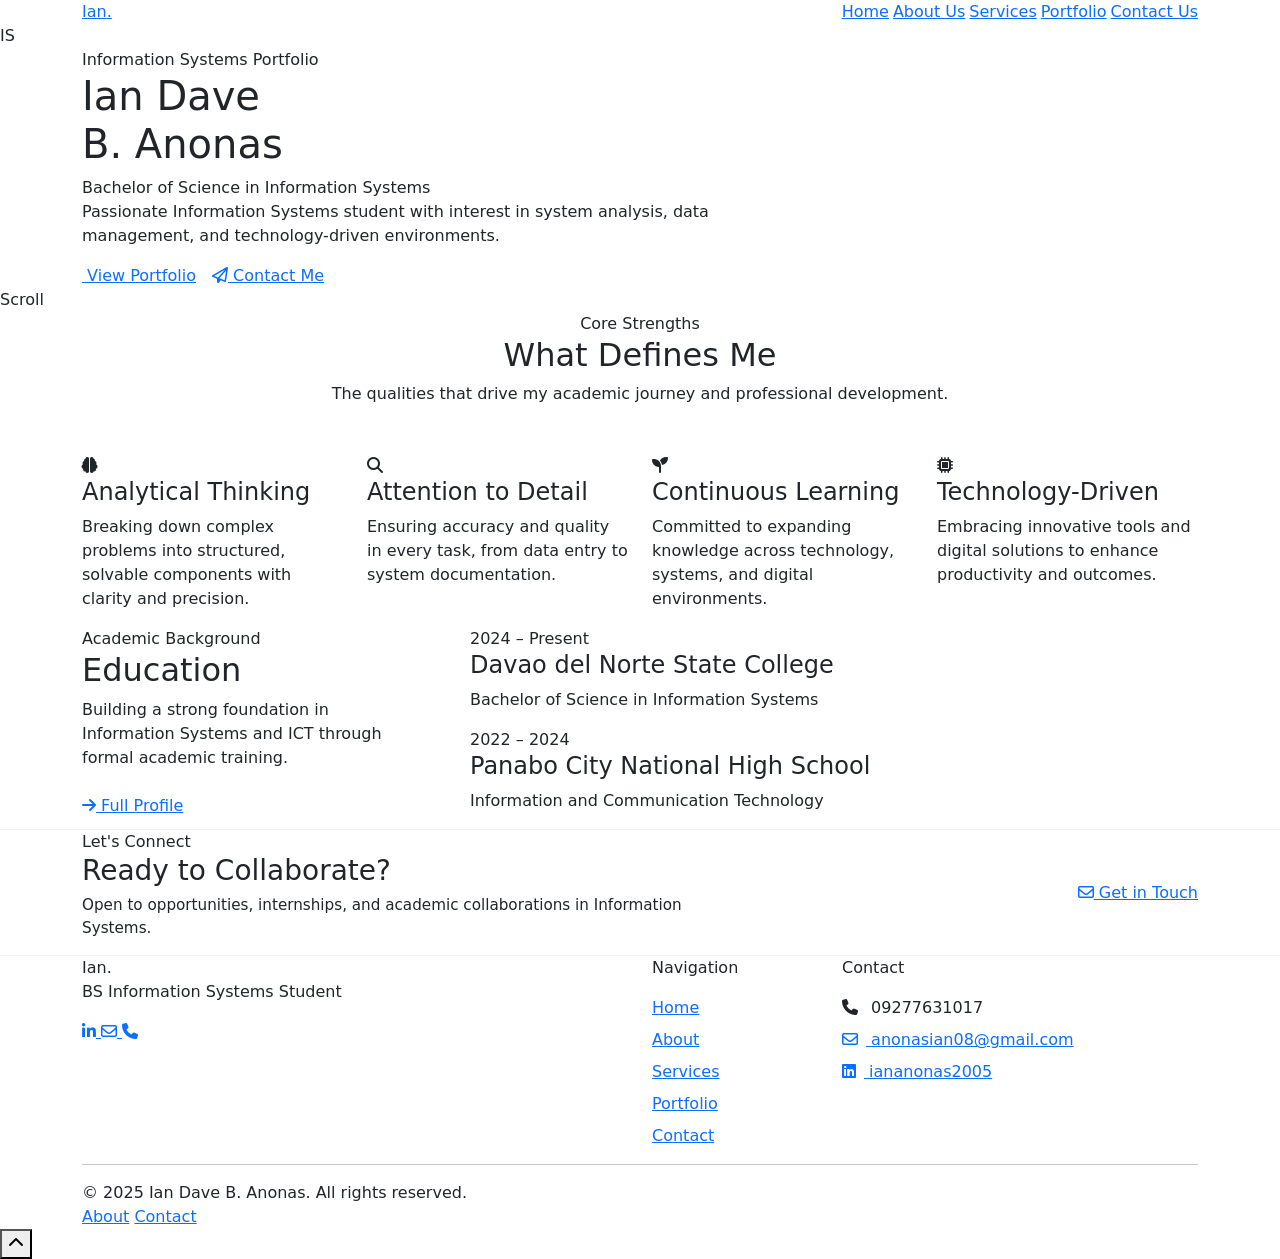
==== index.html @ 51089806 "Add files via upload" ====
<!DOCTYPE html>
<html lang="en">
<head>
  <meta charset="UTF-8" />
  <meta name="viewport" content="width=device-width, initial-scale=1.0" />
  <meta name="description" content="Ian Dave B. Anonas — BS Information Systems student. Personal portfolio showcasing skills, projects, and academic work." />
  <meta name="author" content="Ian Dave B. Anonas" />
  <title>Ian Dave B. Anonas — Portfolio</title>

  <!-- Favicon -->
  <link rel="icon" type="image/svg+xml" href="data:image/svg+xml,<svg xmlns='http://www.w3.org/2000/svg' viewBox='0 0 100 100'><text y='.9em' font-size='90'>🖥</text></svg>" />

  <!-- Bootstrap 5 -->
  <link rel="stylesheet" href="https://cdn.jsdelivr.net/npm/bootstrap@5.3.3/dist/css/bootstrap.min.css" />
  <!-- Font Awesome -->
  <link rel="stylesheet" href="https://cdnjs.cloudflare.com/ajax/libs/font-awesome/6.5.1/css/all.min.css" />
  <!-- Custom CSS -->
  <link rel="stylesheet" href="assets/css/style.css" />
</head>
<body>

  <!-- ════════════════════════════════
       NAVIGATION
  ════════════════════════════════ -->
  <nav class="navbar-custom">
    <div class="container">
      <div class="d-flex justify-content-between align-items-center w-100">
        <a href="index.html" class="navbar-brand-custom">Ian<span>.</span></a>

        <!-- Desktop Nav -->
        <div class="d-none d-lg-flex align-items-center gap-1" id="navbarNav">
          <a href="index.html" class="nav-link-custom active">Home</a>
          <a href="about.html" class="nav-link-custom">About Us</a>
          <a href="services.html" class="nav-link-custom">Services</a>
          <a href="portfolio.html" class="nav-link-custom">Portfolio</a>
          <a href="contact.html" class="nav-link-custom">Contact Us</a>
        </div>

        <!-- Mobile Toggle -->
        <button class="navbar-toggler-custom d-lg-none" type="button" data-bs-toggle="collapse" data-bs-target="#mobileNav" aria-label="Toggle navigation">
          <span></span><span></span><span></span>
        </button>
      </div>

      <!-- Mobile Nav -->
      <div class="collapse" id="mobileNav">
        <div class="d-flex flex-column py-3 gap-1">
          <a href="index.html" class="nav-link-custom">Home</a>
          <a href="about.html" class="nav-link-custom">About Us</a>
          <a href="services.html" class="nav-link-custom">Services</a>
          <a href="portfolio.html" class="nav-link-custom">Portfolio</a>
          <a href="contact.html" class="nav-link-custom">Contact Us</a>
        </div>
      </div>
    </div>
  </nav>

  <!-- ════════════════════════════════
       HERO
  ════════════════════════════════ -->
  <section class="hero">
    <div class="hero-bg"></div>
    <div class="hero-deco">IS</div>

    <div class="container">
      <div class="row">
        <div class="col-lg-8">
          <div class="hero-content reveal">
            <div class="hero-eyebrow">Information Systems Portfolio</div>
            <h1 class="hero-name">
              Ian Dave<br>
              <span class="line-accent">B. Anonas</span>
            </h1>
            <div class="hero-subtitle">Bachelor of Science in Information Systems</div>
            <p class="hero-intro">
              Passionate Information Systems student with interest in system analysis,
              data management, and technology-driven environments.
            </p>
            <div class="d-flex flex-wrap gap-3">
              <a href="portfolio.html" class="btn-gs-primary">
                <i class="fa-solid fa-grid-2"></i> View Portfolio
              </a>
              <a href="contact.html" class="btn-gs-outline">
                <i class="fa-regular fa-paper-plane"></i> Contact Me
              </a>
            </div>
          </div>
        </div>
      </div>
    </div>

    <div class="hero-scroll">
      <div class="scroll-line"></div>
      <span>Scroll</span>
    </div>
  </section>

  <!-- ════════════════════════════════
       HIGHLIGHTS
  ════════════════════════════════ -->
  <section class="highlights section-padding">
    <div class="container">
      <div class="text-center mb-5 reveal">
        <span class="gs-tag">Core Strengths</span>
        <h2 class="section-title">What Defines Me</h2>
        <div class="divider mx-auto"></div>
        <p class="section-subtitle mx-auto">The qualities that drive my academic journey and professional development.</p>
      </div>

      <div class="row g-4">
        <div class="col-sm-6 col-lg-3 reveal reveal-delay-1">
          <div class="highlight-card">
            <div class="highlight-icon"><i class="fa-solid fa-brain"></i></div>
            <h4>Analytical Thinking</h4>
            <p>Breaking down complex problems into structured, solvable components with clarity and precision.</p>
          </div>
        </div>
        <div class="col-sm-6 col-lg-3 reveal reveal-delay-2">
          <div class="highlight-card">
            <div class="highlight-icon"><i class="fa-solid fa-magnifying-glass"></i></div>
            <h4>Attention to Detail</h4>
            <p>Ensuring accuracy and quality in every task, from data entry to system documentation.</p>
          </div>
        </div>
        <div class="col-sm-6 col-lg-3 reveal reveal-delay-3">
          <div class="highlight-card">
            <div class="highlight-icon"><i class="fa-solid fa-seedling"></i></div>
            <h4>Continuous Learning</h4>
            <p>Committed to expanding knowledge across technology, systems, and digital environments.</p>
          </div>
        </div>
        <div class="col-sm-6 col-lg-3 reveal reveal-delay-4">
          <div class="highlight-card">
            <div class="highlight-icon"><i class="fa-solid fa-microchip"></i></div>
            <h4>Technology-Driven</h4>
            <p>Embracing innovative tools and digital solutions to enhance productivity and outcomes.</p>
          </div>
        </div>
      </div>
    </div>
  </section>

  <!-- ════════════════════════════════
       EDUCATION PREVIEW
  ════════════════════════════════ -->
  <section class="education-preview section-padding">
    <div class="container">
      <div class="row align-items-start g-5">
        <div class="col-lg-4 reveal">
          <span class="gs-tag">Academic Background</span>
          <h2 class="section-title">Education</h2>
          <div class="divider"></div>
          <p class="section-subtitle mb-4">
            Building a strong foundation in Information Systems and ICT through formal academic training.
          </p>
          <a href="about.html" class="btn-gs-outline">
            <i class="fa-solid fa-arrow-right"></i> Full Profile
          </a>
        </div>

        <div class="col-lg-8 reveal reveal-delay-2">
          <div class="edu-timeline">
            <div class="edu-item">
              <div class="edu-year">2024 – Present</div>
              <h4>Davao del Norte State College</h4>
              <p>Bachelor of Science in Information Systems</p>
            </div>
            <div class="edu-item">
              <div class="edu-year">2022 – 2024</div>
              <h4>Panabo City National High School</h4>
              <p>Information and Communication Technology</p>
            </div>
          </div>
        </div>
      </div>
    </div>
  </section>

  <!-- ════════════════════════════════
       CTA STRIP
  ════════════════════════════════ -->
  <section class="section-sm" style="background: var(--gs-dark); border-top: 1px solid rgba(128,128,128,0.1); border-bottom: 1px solid rgba(128,128,128,0.1);">
    <div class="container">
      <div class="row align-items-center justify-content-between g-4 reveal">
        <div class="col-lg-7">
          <span class="gs-tag">Let's Connect</span>
          <h3 style="font-family: var(--font-display); color: var(--gs-1); margin-bottom: 0.4rem;">
            Ready to Collaborate?
          </h3>
          <p style="font-size: 0.95rem;">Open to opportunities, internships, and academic collaborations in Information Systems.</p>
        </div>
        <div class="col-lg-4 text-lg-end">
          <a href="contact.html" class="btn-gs-primary">
            <i class="fa-regular fa-envelope"></i> Get in Touch
          </a>
        </div>
      </div>
    </div>
  </section>

  <!-- ════════════════════════════════
       FOOTER
  ════════════════════════════════ -->
  <footer class="footer">
    <div class="container">
      <div class="row g-4">
        <div class="col-lg-4">
          <div class="footer-brand">Ian<span>.</span></div>
          <p class="footer-tagline">BS Information Systems Student</p>
          <div class="social-links">
            <a href="https://www.linkedin.com/in/iananonas2005" target="_blank" rel="noopener" class="social-link" aria-label="LinkedIn">
              <i class="fa-brands fa-linkedin-in"></i>
            </a>
            <a href="mailto:anonasian08@gmail.com" class="social-link" aria-label="Email">
              <i class="fa-regular fa-envelope"></i>
            </a>
            <a href="tel:09277631017" class="social-link" aria-label="Phone">
              <i class="fa-solid fa-phone"></i>
            </a>
          </div>
        </div>

        <div class="col-sm-6 col-lg-2 offset-lg-2">
          <div class="gs-tag mb-3">Navigation</div>
          <div class="d-flex flex-column gap-2">
            <a href="index.html" class="footer-link">Home</a>
            <a href="about.html" class="footer-link">About</a>
            <a href="services.html" class="footer-link">Services</a>
            <a href="portfolio.html" class="footer-link">Portfolio</a>
            <a href="contact.html" class="footer-link">Contact</a>
          </div>
        </div>

        <div class="col-sm-6 col-lg-3">
          <div class="gs-tag mb-3">Contact</div>
          <div class="d-flex flex-column gap-2">
            <span class="footer-link"><i class="fa-solid fa-phone me-2"></i> 09277631017</span>
            <a href="mailto:anonasian08@gmail.com" class="footer-link"><i class="fa-regular fa-envelope me-2"></i> anonasian08@gmail.com</a>
            <a href="https://www.linkedin.com/in/iananonas2005" target="_blank" class="footer-link"><i class="fa-brands fa-linkedin me-2"></i> iananonas2005</a>
          </div>
        </div>
      </div>

      <hr class="footer-divider" />

      <div class="footer-bottom">
        <div class="footer-copyright">
          &copy; 2025 Ian Dave B. Anonas. All rights reserved.
        </div>
        <div class="footer-links">
          <a href="about.html" class="footer-link">About</a>
          <a href="contact.html" class="footer-link">Contact</a>
        </div>
      </div>
    </div>
  </footer>

  <!-- Back to Top -->
  <button class="back-to-top" aria-label="Back to top">
    <i class="fa-solid fa-chevron-up"></i>
  </button>

  <!-- Bootstrap JS -->
  <script src="https://cdn.jsdelivr.net/npm/bootstrap@5.3.3/dist/js/bootstrap.bundle.min.js"></script>
  <!-- Main JS -->
  <script src="assets/js/main.js"></script>
</body>
</html>
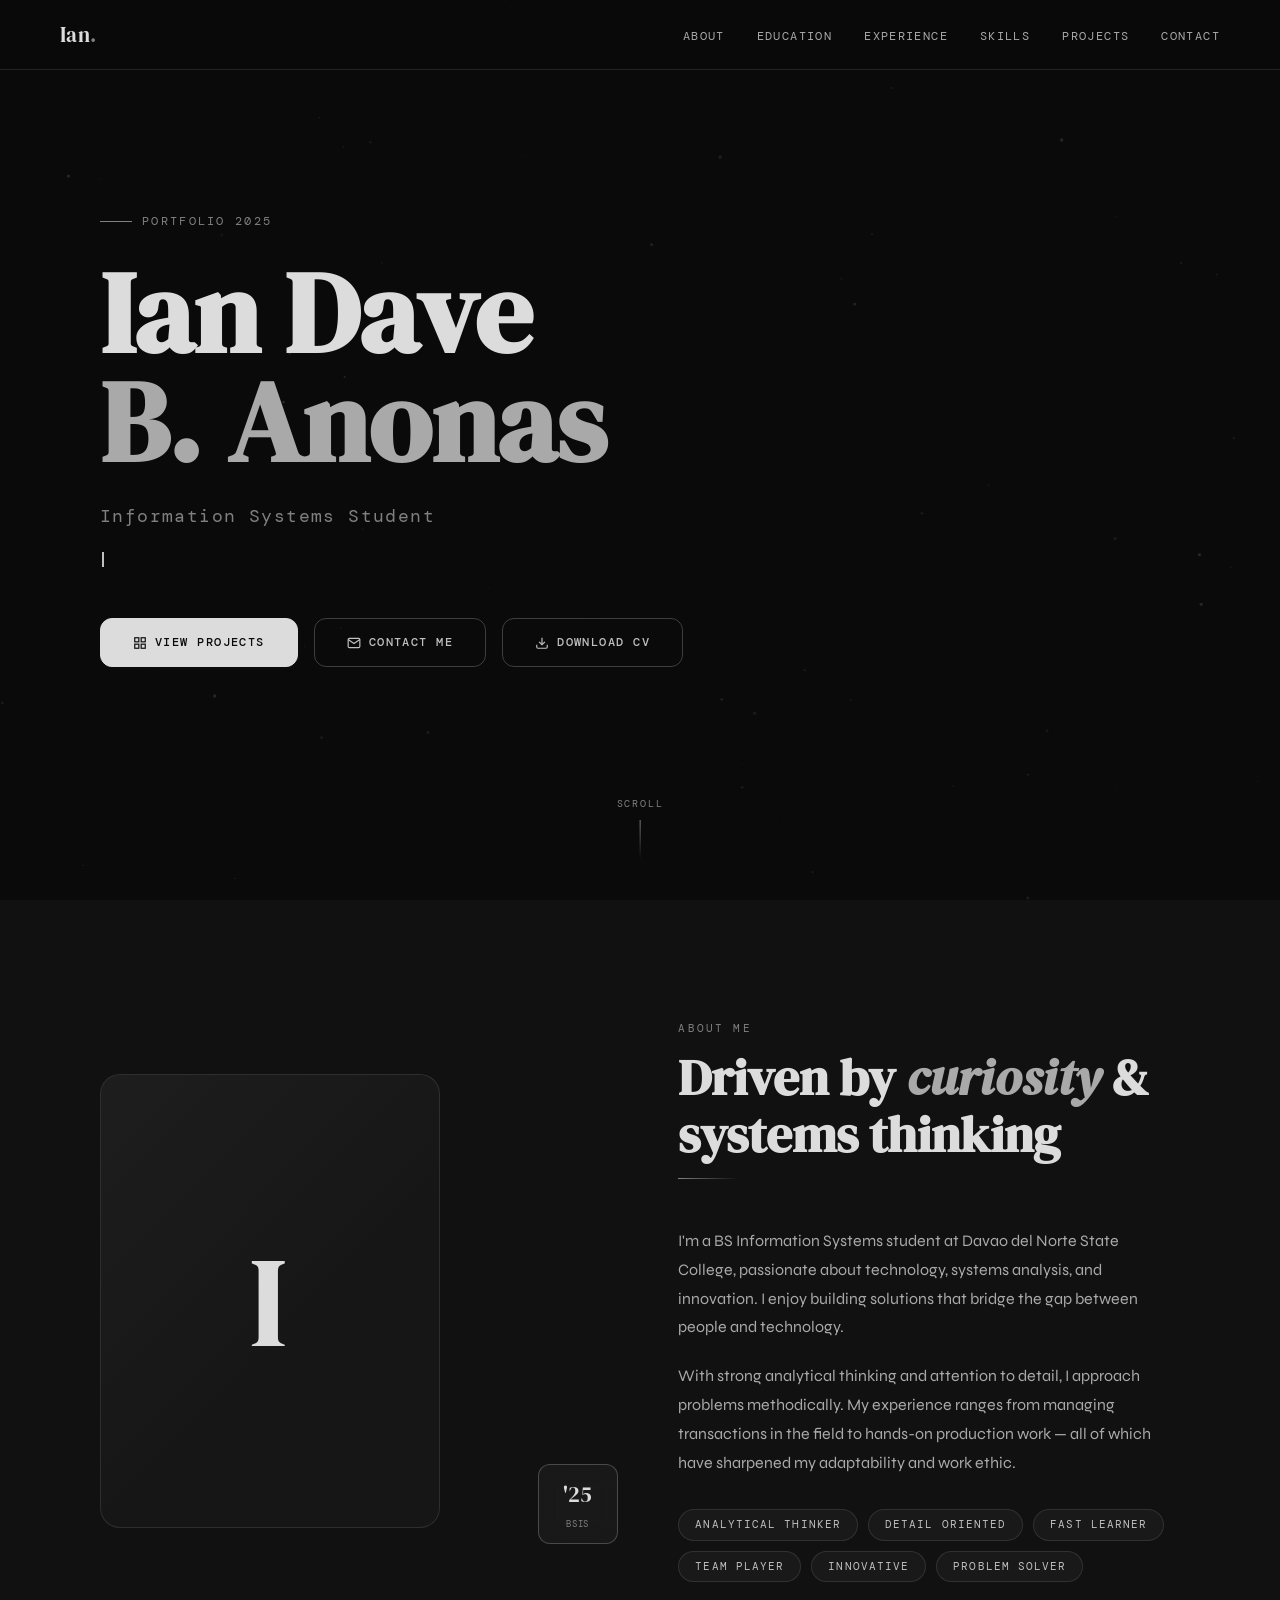
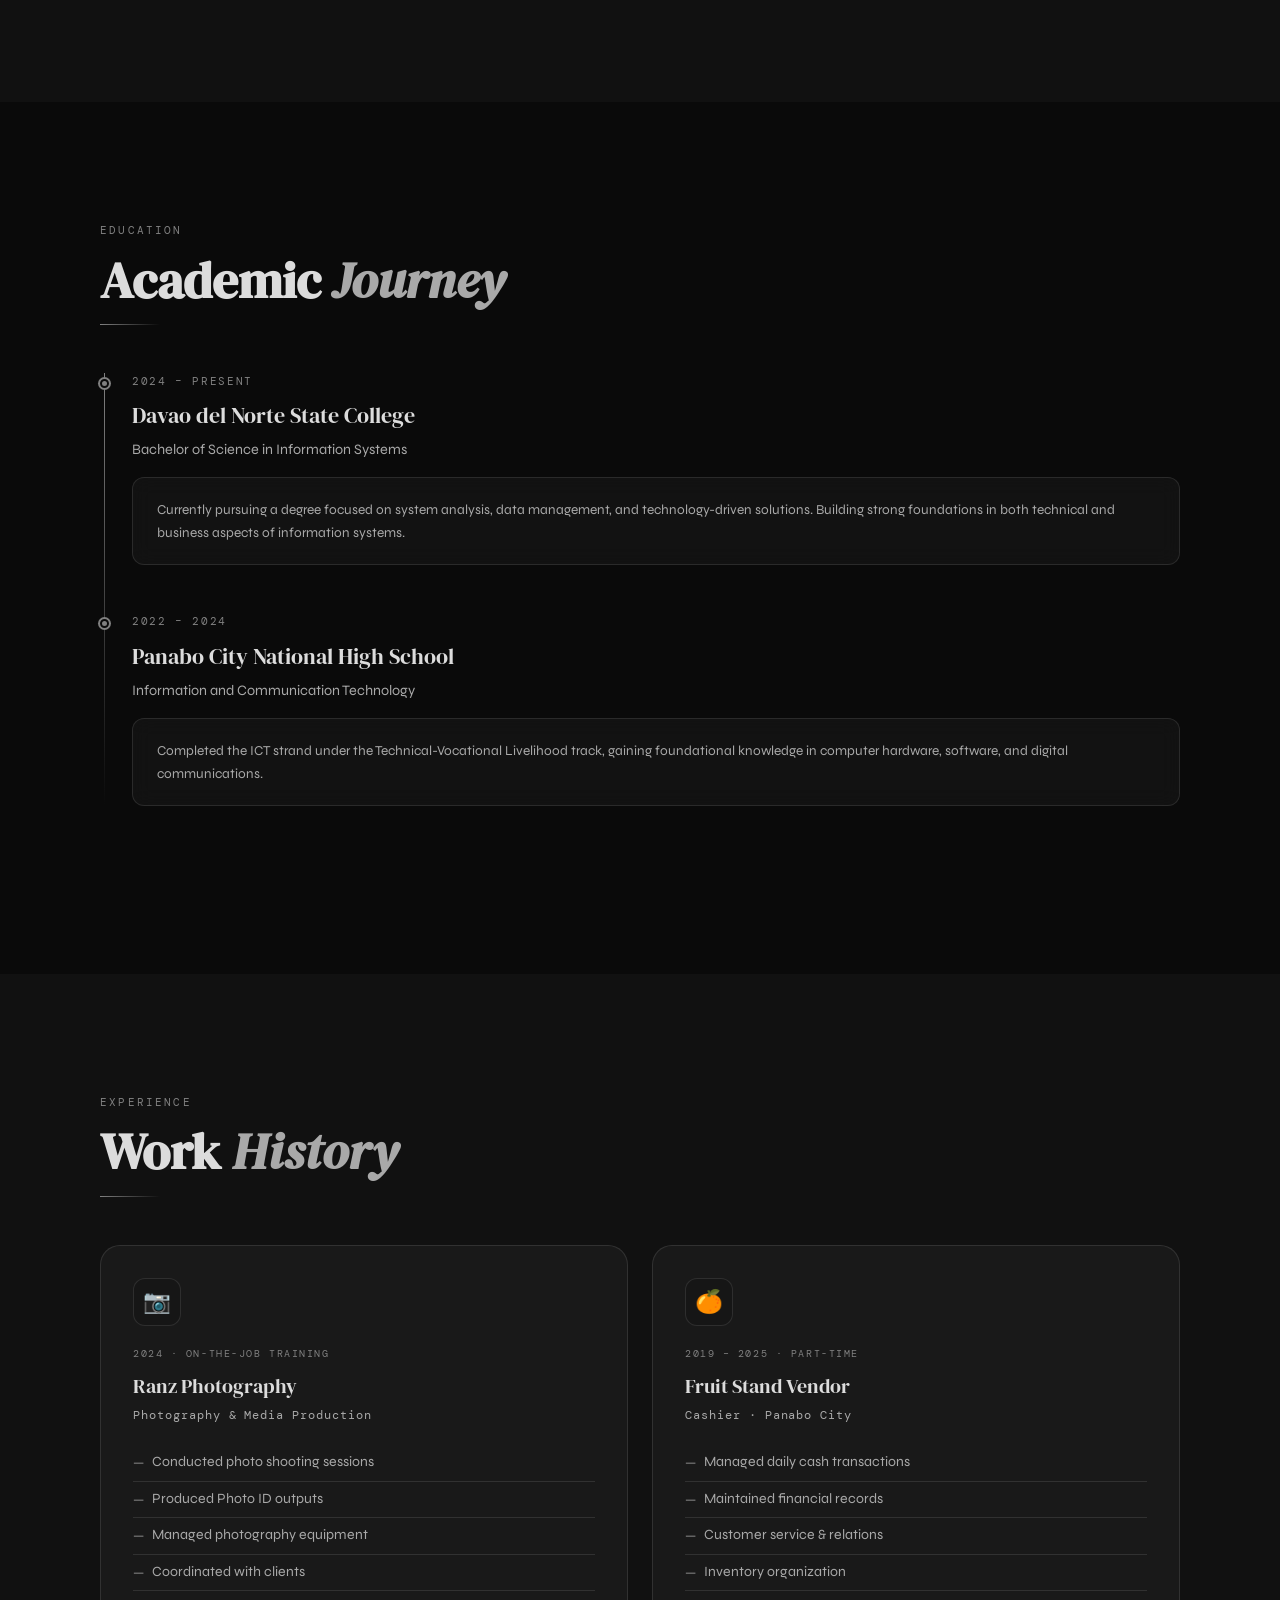
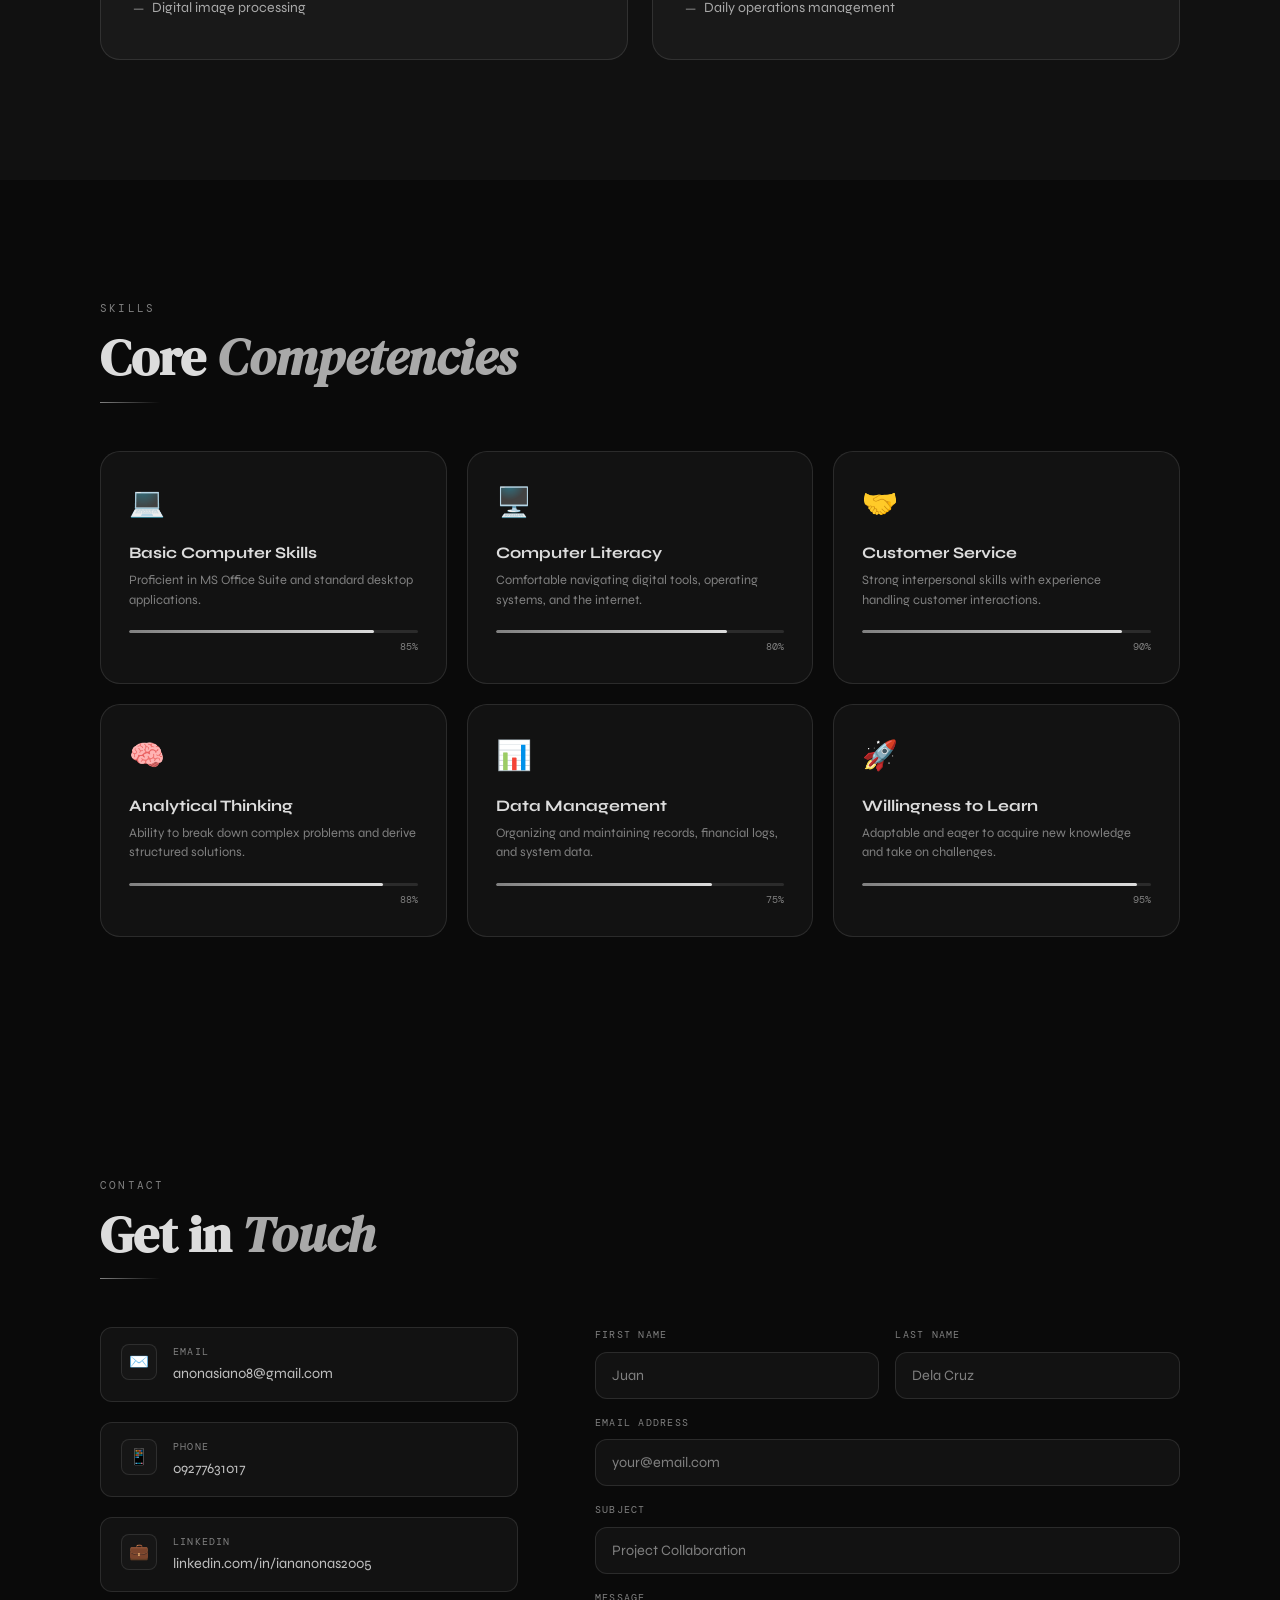
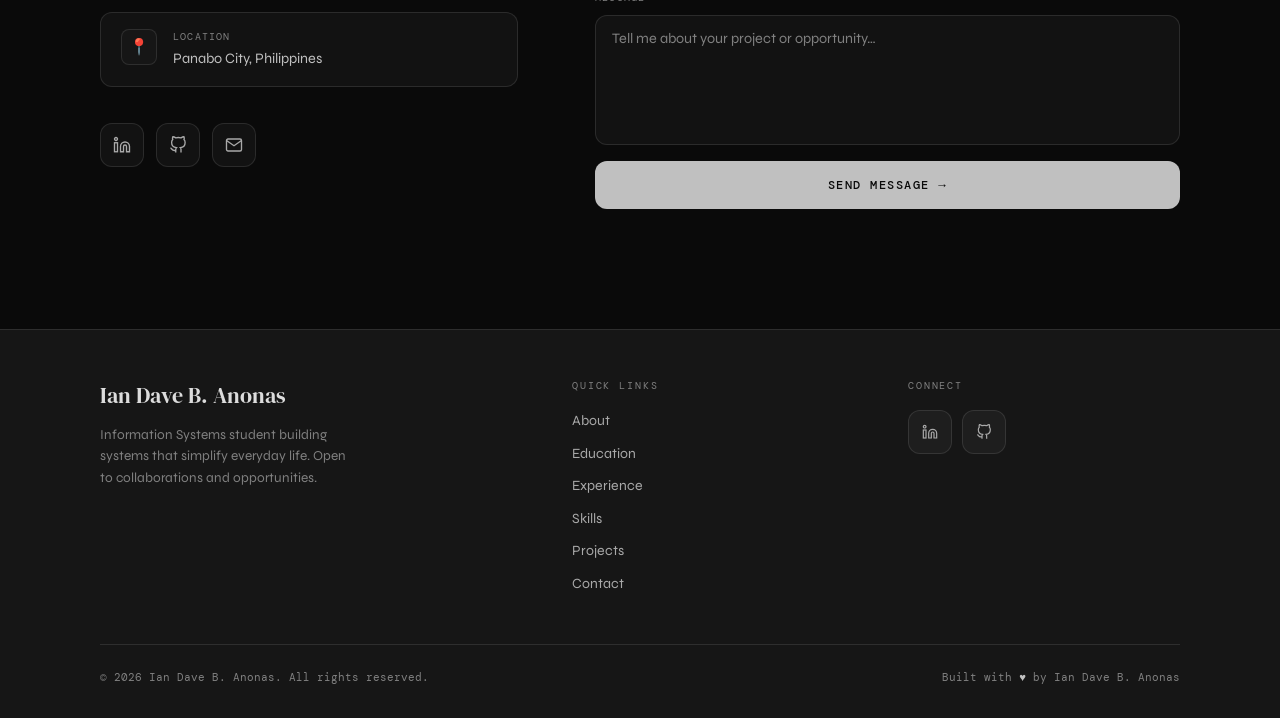
==== commit 2a9d6269: "Rename Index.html to index.html" ====
--- a/index.html
+++ b/index.html
@@ -3,266 +3,1439 @@
 <head>
   <meta charset="UTF-8" />
   <meta name="viewport" content="width=device-width, initial-scale=1.0" />
-  <meta name="description" content="Ian Dave B. Anonas — BS Information Systems student. Personal portfolio showcasing skills, projects, and academic work." />
-  <meta name="author" content="Ian Dave B. Anonas" />
-  <title>Ian Dave B. Anonas — Portfolio</title>
-
-  <!-- Favicon -->
-  <link rel="icon" type="image/svg+xml" href="data:image/svg+xml,<svg xmlns='http://www.w3.org/2000/svg' viewBox='0 0 100 100'><text y='.9em' font-size='90'>🖥</text></svg>" />
-
-  <!-- Bootstrap 5 -->
-  <link rel="stylesheet" href="https://cdn.jsdelivr.net/npm/bootstrap@5.3.3/dist/css/bootstrap.min.css" />
-  <!-- Font Awesome -->
-  <link rel="stylesheet" href="https://cdnjs.cloudflare.com/ajax/libs/font-awesome/6.5.1/css/all.min.css" />
-  <!-- Custom CSS -->
-  <link rel="stylesheet" href="assets/css/style.css" />
+  <meta name="description" content="Ian Dave B. Anonas — Information Systems Student | Portfolio" />
+  <meta name="keywords" content="Ian Dave Anonas, Information Systems, Portfolio, Developer, Philippines" />
+  <title>Ian Dave B. Anonas | Portfolio</title>
+  <link rel="preconnect" href="https://fonts.googleapis.com" />
+  <link href="https://fonts.googleapis.com/css2?family=DM+Serif+Display:ital@0;1&family=DM+Mono:wght@300;400;500&family=Syne:wght@400;600;700;800&display=swap" rel="stylesheet" />
+  <style>
+    /* ===== CSS VARIABLES ===== */
+    :root {
+      --col-1: #DCDCDC;
+      --col-2: #C0C0C0;
+      --col-3: #A9A9A9;
+      --col-4: #808080;
+      --bg:    #0a0a0a;
+      --bg-2:  #111111;
+      --bg-3:  #161616;
+      --text:  #DCDCDC;
+      --text-dim: #A9A9A9;
+      --border: rgba(220,220,220,0.12);
+      --border-bright: rgba(220,220,220,0.25);
+      --glass: rgba(255,255,255,0.035);
+      --glass-hover: rgba(255,255,255,0.06);
+      --radius: 12px;
+      --radius-lg: 20px;
+      --font-display: 'DM Serif Display', serif;
+      --font-body: 'Syne', sans-serif;
+      --font-mono: 'DM Mono', monospace;
+      --transition: 0.35s cubic-bezier(0.4,0,0.2,1);
+    }
+
+    /* ===== RESET ===== */
+    *, *::before, *::after { box-sizing: border-box; margin: 0; padding: 0; }
+    html { scroll-behavior: smooth; font-size: 16px; }
+    body {
+      background: var(--bg);
+      color: var(--text);
+      font-family: var(--font-body);
+      line-height: 1.6;
+      overflow-x: hidden;
+    }
+    a { color: inherit; text-decoration: none; }
+    img { max-width: 100%; display: block; }
+    ul { list-style: none; }
+
+    /* ===== SCROLLBAR ===== */
+    ::-webkit-scrollbar { width: 5px; }
+    ::-webkit-scrollbar-track { background: var(--bg); }
+    ::-webkit-scrollbar-thumb { background: var(--col-4); border-radius: 10px; }
+
+    /* ===== SELECTION ===== */
+    ::selection { background: var(--col-4); color: var(--bg); }
+
+    /* ===== LOADING SCREEN ===== */
+    #loader {
+      position: fixed; inset: 0; z-index: 9999;
+      background: var(--bg);
+      display: flex; flex-direction: column;
+      align-items: center; justify-content: center;
+      gap: 20px;
+      transition: opacity 0.6s ease, visibility 0.6s ease;
+    }
+    #loader.hidden { opacity: 0; visibility: hidden; }
+    .loader-name {
+      font-family: var(--font-display);
+      font-size: clamp(1.8rem, 4vw, 3rem);
+      color: var(--col-1);
+      letter-spacing: 0.02em;
+    }
+    .loader-bar-wrap {
+      width: 180px; height: 2px;
+      background: var(--border);
+      border-radius: 10px;
+      overflow: hidden;
+    }
+    .loader-bar {
+      height: 100%;
+      background: linear-gradient(90deg, var(--col-4), var(--col-1));
+      width: 0%;
+      border-radius: 10px;
+      animation: loadBar 1.8s ease forwards;
+    }
+    @keyframes loadBar { to { width: 100%; } }
+    .loader-tag {
+      font-family: var(--font-mono);
+      font-size: 0.7rem;
+      color: var(--col-4);
+      letter-spacing: 0.15em;
+      text-transform: uppercase;
+    }
+
+    /* ===== PARTICLES CANVAS ===== */
+    #particles-canvas {
+      position: fixed; inset: 0; z-index: 0;
+      pointer-events: none;
+      opacity: 0.35;
+    }
+
+    /* ===== NAVBAR ===== */
+    #navbar {
+      position: fixed; top: 0; left: 0; right: 0; z-index: 1000;
+      padding: 0 clamp(20px, 5vw, 60px);
+      height: 70px;
+      display: flex; align-items: center; justify-content: space-between;
+      background: rgba(10,10,10,0.75);
+      backdrop-filter: blur(18px) saturate(160%);
+      -webkit-backdrop-filter: blur(18px) saturate(160%);
+      border-bottom: 1px solid var(--border);
+      transition: var(--transition);
+    }
+    #navbar.scrolled {
+      background: rgba(10,10,10,0.92);
+      border-bottom-color: var(--border-bright);
+    }
+    .nav-logo {
+      font-family: var(--font-display);
+      font-size: 1.3rem;
+      color: var(--col-1);
+      letter-spacing: 0.02em;
+    }
+    .nav-logo span { color: var(--col-4); }
+    .nav-links {
+      display: flex; align-items: center; gap: 2rem;
+    }
+    .nav-links a {
+      font-family: var(--font-mono);
+      font-size: 0.72rem;
+      letter-spacing: 0.12em;
+      text-transform: uppercase;
+      color: var(--col-3);
+      position: relative;
+      transition: color var(--transition);
+    }
+    .nav-links a::after {
+      content: '';
+      position: absolute; bottom: -4px; left: 0; right: 0;
+      height: 1px; background: var(--col-1);
+      transform: scaleX(0); transform-origin: left;
+      transition: transform var(--transition);
+    }
+    .nav-links a:hover { color: var(--col-1); }
+    .nav-links a:hover::after { transform: scaleX(1); }
+    .hamburger {
+      display: none; flex-direction: column; gap: 5px;
+      background: none; border: none; cursor: pointer; padding: 4px;
+    }
+    .hamburger span {
+      display: block; width: 24px; height: 1.5px;
+      background: var(--col-2);
+      transition: var(--transition);
+    }
+    .hamburger.open span:nth-child(1) { transform: translateY(6.5px) rotate(45deg); }
+    .hamburger.open span:nth-child(2) { opacity: 0; }
+    .hamburger.open span:nth-child(3) { transform: translateY(-6.5px) rotate(-45deg); }
+    /* Mobile menu */
+    .mobile-menu {
+      display: none; position: fixed;
+      top: 70px; left: 0; right: 0;
+      background: rgba(10,10,10,0.97);
+      backdrop-filter: blur(20px);
+      border-bottom: 1px solid var(--border);
+      padding: 24px;
+      flex-direction: column; gap: 1.2rem;
+      z-index: 999;
+    }
+    .mobile-menu.open { display: flex; }
+    .mobile-menu a {
+      font-family: var(--font-mono);
+      font-size: 0.85rem;
+      letter-spacing: 0.1em;
+      text-transform: uppercase;
+      color: var(--col-3);
+      padding: 8px 0;
+      border-bottom: 1px solid var(--border);
+      transition: color var(--transition);
+    }
+    .mobile-menu a:hover { color: var(--col-1); }
+
+    /* ===== SECTION BASE ===== */
+    section {
+      position: relative; z-index: 1;
+      padding: clamp(80px, 10vw, 120px) clamp(20px, 8vw, 100px);
+    }
+    .section-tag {
+      font-family: var(--font-mono);
+      font-size: 0.68rem;
+      letter-spacing: 0.2em;
+      text-transform: uppercase;
+      color: var(--col-4);
+      margin-bottom: 12px;
+    }
+    .section-title {
+      font-family: var(--font-display);
+      font-size: clamp(2rem, 4vw, 3.2rem);
+      color: var(--col-1);
+      line-height: 1.1;
+      margin-bottom: 16px;
+    }
+    .section-title em {
+      font-style: italic;
+      color: var(--col-3);
+    }
+    .section-divider {
+      width: 60px; height: 1px;
+      background: linear-gradient(90deg, var(--col-4), transparent);
+      margin-bottom: 48px;
+    }
+
+    /* ===== HERO ===== */
+    #hero {
+      min-height: 100vh;
+      display: flex; flex-direction: column;
+      justify-content: center;
+      padding-top: 100px;
+      padding-left: clamp(20px, 8vw, 100px);
+      padding-right: clamp(20px, 8vw, 100px);
+    }
+    .hero-eyebrow {
+      display: inline-flex; align-items: center; gap: 10px;
+      font-family: var(--font-mono);
+      font-size: 0.72rem;
+      letter-spacing: 0.2em;
+      text-transform: uppercase;
+      color: var(--col-4);
+      margin-bottom: 28px;
+    }
+    .hero-eyebrow::before {
+      content: '';
+      display: block; width: 32px; height: 1px;
+      background: var(--col-4);
+    }
+    .hero-name {
+      font-family: var(--font-display);
+      font-size: clamp(3.5rem, 9vw, 8rem);
+      color: var(--col-1);
+      line-height: 0.95;
+      margin-bottom: 4px;
+    }
+    .hero-name .last { color: var(--col-3); }
+    .hero-subtitle {
+      font-family: var(--font-mono);
+      font-size: clamp(0.9rem, 2vw, 1.1rem);
+      color: var(--col-4);
+      letter-spacing: 0.08em;
+      margin-top: 20px;
+      margin-bottom: 16px;
+    }
+    .hero-typing-wrap {
+      font-family: var(--font-mono);
+      font-size: clamp(0.8rem, 1.5vw, 0.95rem);
+      color: var(--col-3);
+      min-height: 1.6em;
+      margin-bottom: 48px;
+    }
+    .cursor {
+      display: inline-block;
+      width: 2px; height: 1em;
+      background: var(--col-2);
+      margin-left: 2px;
+      vertical-align: middle;
+      animation: blink 1s step-end infinite;
+    }
+    @keyframes blink { 50% { opacity: 0; } }
+    .hero-cta {
+      display: flex; flex-wrap: wrap; gap: 16px;
+      align-items: center;
+    }
+    .btn-primary {
+      display: inline-flex; align-items: center; gap: 8px;
+      padding: 14px 32px;
+      background: var(--col-1);
+      color: var(--bg);
+      font-family: var(--font-mono);
+      font-size: 0.75rem;
+      font-weight: 500;
+      letter-spacing: 0.12em;
+      text-transform: uppercase;
+      border-radius: var(--radius);
+      border: 1px solid var(--col-1);
+      cursor: pointer;
+      transition: var(--transition);
+    }
+    .btn-primary:hover {
+      background: transparent;
+      color: var(--col-1);
+      transform: translateY(-2px);
+      box-shadow: 0 8px 30px rgba(220,220,220,0.1);
+    }
+    .btn-secondary {
+      display: inline-flex; align-items: center; gap: 8px;
+      padding: 14px 32px;
+      background: transparent;
+      color: var(--col-2);
+      font-family: var(--font-mono);
+      font-size: 0.75rem;
+      font-weight: 500;
+      letter-spacing: 0.12em;
+      text-transform: uppercase;
+      border-radius: var(--radius);
+      border: 1px solid var(--border-bright);
+      cursor: pointer;
+      transition: var(--transition);
+    }
+    .btn-secondary:hover {
+      border-color: var(--col-3);
+      color: var(--col-1);
+      transform: translateY(-2px);
+    }
+    .hero-scroll-hint {
+      position: absolute;
+      bottom: 40px; left: 50%;
+      transform: translateX(-50%);
+      display: flex; flex-direction: column; align-items: center; gap: 8px;
+      font-family: var(--font-mono);
+      font-size: 0.62rem;
+      letter-spacing: 0.18em;
+      text-transform: uppercase;
+      color: var(--col-4);
+    }
+    .scroll-line {
+      width: 1px; height: 40px;
+      background: linear-gradient(to bottom, var(--col-4), transparent);
+      animation: scrollDrop 2s ease infinite;
+    }
+    @keyframes scrollDrop {
+      0% { transform: scaleY(0); transform-origin: top; }
+      50% { transform: scaleY(1); transform-origin: top; }
+      51% { transform: scaleY(1); transform-origin: bottom; }
+      100% { transform: scaleY(0); transform-origin: bottom; }
+    }
+
+    /* ===== ABOUT ===== */
+    #about { background: var(--bg-2); }
+    .about-grid {
+      display: grid;
+      grid-template-columns: 1fr 1fr;
+      gap: clamp(40px, 6vw, 80px);
+      align-items: center;
+    }
+    .about-img-wrap {
+      position: relative;
+    }
+    .about-img-frame {
+      width: 100%; aspect-ratio: 3/4;
+      max-width: 340px;
+      background: var(--bg-3);
+      border: 1px solid var(--border);
+      border-radius: var(--radius-lg);
+      display: flex; align-items: center; justify-content: center;
+      overflow: hidden;
+      position: relative;
+    }
+    .about-img-frame::before {
+      content: '';
+      position: absolute; inset: 0;
+      background: linear-gradient(135deg, rgba(220,220,220,0.04) 0%, transparent 60%);
+    }
+    .about-img-placeholder {
+      display: flex; flex-direction: column;
+      align-items: center; justify-content: center; gap: 12px;
+      color: var(--col-4);
+    }
+    .about-img-placeholder svg { opacity: 0.4; }
+    .about-img-placeholder span {
+      font-family: var(--font-mono);
+      font-size: 0.65rem;
+      letter-spacing: 0.15em;
+      text-transform: uppercase;
+      opacity: 0.5;
+    }
+
+    .about-initial {
+      font-family: var(--font-display);
+      font-size: clamp(4rem, 10vw, 8rem);
+      color: var(--col-1);
+      line-height: 1;
+      display: flex;
+      align-items: center;
+      justify-content: center;
+      width: 100%;
+      height: 100%;
+      font-weight: 400;
+      letter-spacing: 0.02em;
+    }
+    .about-img-deco {
+      position: absolute; bottom: -16px; right: -16px;
+      width: 80px; height: 80px;
+      border: 1px solid var(--border-bright);
+      border-radius: var(--radius);
+      background: var(--glass);
+      backdrop-filter: blur(10px);
+      display: flex; align-items: center; justify-content: center;
+      flex-direction: column; gap: 4px;
+    }
+    .about-img-deco span:first-child {
+      font-family: var(--font-display);
+      font-size: 1.4rem;
+      color: var(--col-1);
+    }
+    .about-img-deco span:last-child {
+      font-family: var(--font-mono);
+      font-size: 0.55rem;
+      color: var(--col-4);
+      text-transform: uppercase;
+      letter-spacing: 0.1em;
+    }
+    .about-text p {
+      color: var(--col-3);
+      font-size: 1rem;
+      line-height: 1.8;
+      margin-bottom: 20px;
+    }
+    .about-traits {
+      display: flex; flex-wrap: wrap; gap: 10px;
+      margin-top: 32px;
+    }
+    .trait-pill {
+      padding: 6px 16px;
+      background: var(--glass);
+      border: 1px solid var(--border);
+      border-radius: 100px;
+      font-family: var(--font-mono);
+      font-size: 0.68rem;
+      letter-spacing: 0.1em;
+      color: var(--col-2);
+      text-transform: uppercase;
+      transition: var(--transition);
+    }
+    .trait-pill:hover {
+      background: var(--glass-hover);
+      border-color: var(--col-4);
+      color: var(--col-1);
+    }
+
+    /* ===== EDUCATION ===== */
+    #education { background: var(--bg); }
+    .timeline {
+      position: relative;
+      padding-left: 32px;
+    }
+    .timeline::before {
+      content: '';
+      position: absolute; top: 0; left: 4px;
+      width: 1px; height: 100%;
+      background: linear-gradient(to bottom, var(--col-4), transparent);
+    }
+    .timeline-item {
+      position: relative;
+      margin-bottom: 48px;
+      opacity: 0; transform: translateX(-20px);
+      transition: opacity 0.6s ease, transform 0.6s ease;
+    }
+    .timeline-item.visible { opacity: 1; transform: translateX(0); }
+    .timeline-dot {
+      position: absolute; left: -32px; top: 6px;
+      width: 9px; height: 9px;
+      border-radius: 50%;
+      background: var(--col-4);
+      border: 2px solid var(--bg);
+      box-shadow: 0 0 0 2px var(--col-4);
+    }
+    .timeline-date {
+      font-family: var(--font-mono);
+      font-size: 0.68rem;
+      letter-spacing: 0.15em;
+      text-transform: uppercase;
+      color: var(--col-4);
+      margin-bottom: 8px;
+    }
+    .timeline-school {
+      font-family: var(--font-display);
+      font-size: 1.4rem;
+      color: var(--col-1);
+      margin-bottom: 4px;
+    }
+    .timeline-degree {
+      font-family: var(--font-body);
+      font-size: 0.9rem;
+      color: var(--col-3);
+    }
+    .timeline-card {
+      margin-top: 16px;
+      padding: 20px 24px;
+      background: var(--glass);
+      border: 1px solid var(--border);
+      border-radius: var(--radius);
+      backdrop-filter: blur(10px);
+    }
+
+    /* ===== EXPERIENCE ===== */
+    #experience { background: var(--bg-2); }
+    .exp-grid {
+      display: grid;
+      grid-template-columns: repeat(auto-fit, minmax(320px, 1fr));
+      gap: 24px;
+    }
+    .exp-card {
+      background: var(--glass);
+      border: 1px solid var(--border);
+      border-radius: var(--radius-lg);
+      padding: 32px;
+      transition: var(--transition);
+      position: relative;
+      overflow: hidden;
+      opacity: 0; transform: translateY(20px);
+    }
+    .exp-card.visible { opacity: 1; transform: translateY(0); }
+    .exp-card::before {
+      content: '';
+      position: absolute; top: 0; left: 0; right: 0;
+      height: 1px;
+      background: linear-gradient(90deg, transparent, var(--col-4), transparent);
+      opacity: 0;
+      transition: opacity var(--transition);
+    }
+    .exp-card:hover {
+      background: var(--glass-hover);
+      border-color: var(--border-bright);
+      transform: translateY(-4px);
+    }
+    .exp-card:hover::before { opacity: 1; }
+    .exp-icon {
+      width: 48px; height: 48px;
+      background: var(--bg-3);
+      border: 1px solid var(--border);
+      border-radius: var(--radius);
+      display: flex; align-items: center; justify-content: center;
+      margin-bottom: 20px;
+      font-size: 1.4rem;
+    }
+    .exp-year {
+      font-family: var(--font-mono);
+      font-size: 0.65rem;
+      letter-spacing: 0.15em;
+      color: var(--col-4);
+      text-transform: uppercase;
+      margin-bottom: 8px;
+    }
+    .exp-title {
+      font-family: var(--font-display);
+      font-size: 1.25rem;
+      color: var(--col-1);
+      margin-bottom: 4px;
+    }
+    .exp-role {
+      font-family: var(--font-mono);
+      font-size: 0.75rem;
+      color: var(--col-3);
+      letter-spacing: 0.08em;
+      margin-bottom: 20px;
+    }
+    .exp-list li {
+      font-size: 0.88rem;
+      color: var(--col-3);
+      padding: 6px 0;
+      border-bottom: 1px solid var(--border);
+      display: flex; align-items: flex-start; gap: 8px;
+    }
+    .exp-list li:last-child { border-bottom: none; }
+    .exp-list li::before {
+      content: '—';
+      color: var(--col-4);
+      flex-shrink: 0;
+      margin-top: 1px;
+    }
+
+    /* ===== SKILLS ===== */
+    #skills { background: var(--bg); }
+    .skills-grid {
+      display: grid;
+      grid-template-columns: repeat(auto-fit, minmax(260px, 1fr));
+      gap: 20px;
+    }
+    .skill-card {
+      background: var(--glass);
+      border: 1px solid var(--border);
+      border-radius: var(--radius-lg);
+      padding: 28px;
+      transition: var(--transition);
+      opacity: 0; transform: translateY(20px);
+      position: relative; overflow: hidden;
+    }
+    .skill-card.visible { opacity: 1; transform: translateY(0); }
+    .skill-card:hover {
+      background: var(--glass-hover);
+      border-color: var(--border-bright);
+      transform: translateY(-4px);
+    }
+    .skill-icon {
+      font-size: 1.8rem;
+      margin-bottom: 14px;
+    }
+    .skill-name {
+      font-family: var(--font-body);
+      font-size: 1rem;
+      font-weight: 700;
+      color: var(--col-1);
+      margin-bottom: 6px;
+    }
+    .skill-desc {
+      font-size: 0.8rem;
+      color: var(--col-4);
+      margin-bottom: 20px;
+      line-height: 1.5;
+    }
+    .skill-bar-wrap {
+      height: 3px;
+      background: var(--border);
+      border-radius: 10px;
+      overflow: hidden;
+    }
+    .skill-bar {
+      height: 100%;
+      background: linear-gradient(90deg, var(--col-4), var(--col-1));
+      border-radius: 10px;
+      width: 0%;
+      transition: width 1.2s cubic-bezier(0.4,0,0.2,1);
+    }
+    .skill-percent {
+      font-family: var(--font-mono);
+      font-size: 0.62rem;
+      color: var(--col-4);
+      text-align: right;
+      margin-top: 6px;
+    }
+
+    /* ===== PROJECTS ===== */
+    #projects { background: var(--bg-2); }
+    .projects-grid {
+      display: grid;
+      grid-template-columns: repeat(auto-fit, minmax(300px, 1fr));
+      gap: 24px;
+    }
+    .project-card {
+      background: var(--glass);
+      border: 1px solid var(--border);
+      border-radius: var(--radius-lg);
+      overflow: hidden;
+      transition: var(--transition);
+      opacity: 0; transform: translateY(20px);
+    }
+    .project-card.visible { opacity: 1; transform: translateY(0); }
+    .project-card:hover {
+      border-color: var(--border-bright);
+      transform: translateY(-6px);
+      box-shadow: 0 20px 60px rgba(0,0,0,0.5);
+    }
+    .project-img {
+      height: 180px;
+      background: var(--bg-3);
+      position: relative;
+      display: flex; align-items: center; justify-content: center;
+      overflow: hidden;
+    }
+    .project-img-grid {
+      display: grid;
+      grid-template-columns: repeat(4, 1fr);
+      grid-template-rows: repeat(3, 1fr);
+      width: 100%; height: 100%;
+      opacity: 0.15;
+    }
+    .project-img-grid div {
+      border: 1px solid var(--col-4);
+    }
+    .project-img-icon {
+      position: absolute;
+      font-size: 2.5rem;
+      z-index: 1;
+    }
+    .project-body { padding: 24px; }
+    .project-name {
+      font-family: var(--font-display);
+      font-size: 1.15rem;
+      color: var(--col-1);
+      margin-bottom: 8px;
+    }
+    .project-desc {
+      font-size: 0.85rem;
+      color: var(--col-3);
+      line-height: 1.7;
+      margin-bottom: 16px;
+    }
+    .project-tags {
+      display: flex; flex-wrap: wrap; gap: 8px;
+      margin-bottom: 20px;
+    }
+    .project-tag {
+      padding: 4px 10px;
+      background: var(--bg-3);
+      border: 1px solid var(--border);
+      border-radius: 6px;
+      font-family: var(--font-mono);
+      font-size: 0.62rem;
+      color: var(--col-4);
+      letter-spacing: 0.08em;
+      text-transform: uppercase;
+    }
+    .project-actions {
+      display: flex; gap: 10px;
+    }
+    .btn-sm {
+      flex: 1;
+      padding: 10px 16px;
+      text-align: center;
+      font-family: var(--font-mono);
+      font-size: 0.68rem;
+      letter-spacing: 0.1em;
+      text-transform: uppercase;
+      border-radius: var(--radius);
+      border: 1px solid var(--border);
+      color: var(--col-3);
+      background: transparent;
+      cursor: pointer;
+      transition: var(--transition);
+      display: flex; align-items: center; justify-content: center; gap: 6px;
+    }
+    .btn-sm:hover {
+      border-color: var(--col-3);
+      color: var(--col-1);
+      background: var(--glass-hover);
+    }
+    .btn-sm.primary {
+      background: var(--col-1);
+      color: var(--bg);
+      border-color: var(--col-1);
+    }
+    .btn-sm.primary:hover {
+      background: var(--col-2);
+      color: var(--bg);
+    }
+
+    /* ===== CONTACT ===== */
+    #contact { background: var(--bg); }
+    .contact-grid {
+      display: grid;
+      grid-template-columns: 1fr 1.4fr;
+      gap: clamp(40px, 6vw, 80px);
+    }
+    .contact-info-list {
+      display: flex; flex-direction: column; gap: 20px;
+      margin-bottom: 36px;
+    }
+    .contact-item {
+      display: flex; align-items: flex-start; gap: 16px;
+      padding: 16px 20px;
+      background: var(--glass);
+      border: 1px solid var(--border);
+      border-radius: var(--radius);
+      transition: var(--transition);
+    }
+    .contact-item:hover {
+      border-color: var(--border-bright);
+      background: var(--glass-hover);
+    }
+    .contact-item-icon {
+      width: 36px; height: 36px; flex-shrink: 0;
+      background: var(--bg-3);
+      border: 1px solid var(--border);
+      border-radius: 8px;
+      display: flex; align-items: center; justify-content: center;
+      font-size: 1rem;
+    }
+    .contact-item-label {
+      font-family: var(--font-mono);
+      font-size: 0.62rem;
+      letter-spacing: 0.12em;
+      text-transform: uppercase;
+      color: var(--col-4);
+      margin-bottom: 2px;
+    }
+    .contact-item-value {
+      font-size: 0.9rem;
+      color: var(--col-2);
+    }
+    .social-links {
+      display: flex; gap: 12px;
+    }
+    .social-btn {
+      width: 44px; height: 44px;
+      background: var(--glass);
+      border: 1px solid var(--border);
+      border-radius: var(--radius);
+      display: flex; align-items: center; justify-content: center;
+      font-size: 1.1rem;
+      color: var(--col-3);
+      transition: var(--transition);
+      cursor: pointer;
+    }
+    .social-btn:hover {
+      background: var(--glass-hover);
+      border-color: var(--col-3);
+      color: var(--col-1);
+      transform: translateY(-3px);
+    }
+    /* Contact Form */
+    .contact-form {
+      display: flex; flex-direction: column; gap: 16px;
+    }
+    .form-row { display: grid; grid-template-columns: 1fr 1fr; gap: 16px; }
+    .form-group { display: flex; flex-direction: column; gap: 8px; }
+    .form-label {
+      font-family: var(--font-mono);
+      font-size: 0.65rem;
+      letter-spacing: 0.12em;
+      text-transform: uppercase;
+      color: var(--col-4);
+    }
+    .form-input, .form-textarea {
+      background: var(--glass);
+      border: 1px solid var(--border);
+      border-radius: var(--radius);
+      padding: 14px 16px;
+      color: var(--col-1);
+      font-family: var(--font-body);
+      font-size: 0.9rem;
+      outline: none;
+      transition: var(--transition);
+      resize: none;
+    }
+    .form-input::placeholder, .form-textarea::placeholder { color: var(--col-4); }
+    .form-input:focus, .form-textarea:focus {
+      border-color: var(--col-3);
+      background: var(--glass-hover);
+    }
+    .form-textarea { height: 130px; }
+    .form-submit {
+      width: 100%;
+      padding: 16px;
+      background: var(--col-2);
+      color: var(--bg);
+      font-family: var(--font-mono);
+      font-size: 0.78rem;
+      font-weight: 500;
+      letter-spacing: 0.12em;
+      text-transform: uppercase;
+      border: none;
+      border-radius: var(--radius);
+      cursor: pointer;
+      transition: var(--transition);
+    }
+    .form-submit:hover {
+      background: var(--col-1);
+      transform: translateY(-2px);
+      box-shadow: 0 8px 30px rgba(220,220,220,0.12);
+    }
+    .form-success {
+      display: none;
+      padding: 16px;
+      background: var(--glass);
+      border: 1px solid var(--border-bright);
+      border-radius: var(--radius);
+      font-family: var(--font-mono);
+      font-size: 0.8rem;
+      color: var(--col-2);
+      text-align: center;
+    }
+
+    /* ===== FOOTER ===== */
+    footer {
+      position: relative; z-index: 1;
+      background: var(--bg-3);
+      border-top: 1px solid var(--border);
+      padding: 48px clamp(20px, 8vw, 100px) 32px;
+    }
+    .footer-grid {
+      display: grid;
+      grid-template-columns: 1.5fr 1fr 1fr;
+      gap: clamp(32px, 5vw, 64px);
+      margin-bottom: 48px;
+    }
+    .footer-brand-name {
+      font-family: var(--font-display);
+      font-size: 1.4rem;
+      color: var(--col-1);
+      margin-bottom: 10px;
+    }
+    .footer-brand-desc {
+      font-size: 0.85rem;
+      color: var(--col-4);
+      line-height: 1.6;
+      max-width: 260px;
+    }
+    .footer-col-title {
+      font-family: var(--font-mono);
+      font-size: 0.65rem;
+      letter-spacing: 0.18em;
+      text-transform: uppercase;
+      color: var(--col-4);
+      margin-bottom: 16px;
+    }
+    .footer-links { display: flex; flex-direction: column; gap: 10px; }
+    .footer-links a {
+      font-size: 0.88rem;
+      color: var(--col-3);
+      transition: color var(--transition);
+    }
+    .footer-links a:hover { color: var(--col-1); }
+    .footer-socials { display: flex; gap: 10px; }
+    .footer-bottom {
+      border-top: 1px solid var(--border);
+      padding-top: 24px;
+      display: flex; align-items: center; justify-content: space-between;
+      flex-wrap: wrap; gap: 12px;
+    }
+    .footer-copy, .footer-heart {
+      font-family: var(--font-mono);
+      font-size: 0.7rem;
+      color: var(--col-4);
+    }
+    .footer-heart span { color: var(--col-2); }
+
+    /* ===== BACK TO TOP ===== */
+    #back-to-top {
+      position: fixed; bottom: 32px; right: 32px; z-index: 900;
+      width: 44px; height: 44px;
+      background: var(--bg-3);
+      border: 1px solid var(--border-bright);
+      border-radius: 50%;
+      display: flex; align-items: center; justify-content: center;
+      cursor: pointer;
+      opacity: 0; visibility: hidden;
+      transform: translateY(10px);
+      transition: var(--transition);
+      color: var(--col-2);
+    }
+    #back-to-top.show { opacity: 1; visibility: visible; transform: translateY(0); }
+    #back-to-top:hover {
+      background: var(--col-4);
+      color: var(--bg);
+      border-color: var(--col-4);
+    }
+
+    /* ===== SCROLL REVEAL ===== */
+    .reveal {
+      opacity: 0; transform: translateY(30px);
+      transition: opacity 0.7s ease, transform 0.7s ease;
+    }
+    .reveal.visible { opacity: 1; transform: translateY(0); }
+
+    /* ===== RESPONSIVE ===== */
+    @media (max-width: 900px) {
+      .about-grid { grid-template-columns: 1fr; }
+      .about-img-wrap { display: flex; justify-content: center; }
+      .contact-grid { grid-template-columns: 1fr; }
+      .footer-grid { grid-template-columns: 1fr 1fr; }
+    }
+    @media (max-width: 700px) {
+      .nav-links { display: none; }
+      .hamburger { display: flex; }
+      .form-row { grid-template-columns: 1fr; }
+      .footer-grid { grid-template-columns: 1fr; }
+    }
+    @media (max-width: 480px) {
+      .hero-cta { flex-direction: column; }
+      .btn-primary, .btn-secondary { width: 100%; justify-content: center; }
+    }
+  </style>
 </head>
 <body>
 
-  <!-- ════════════════════════════════
-       NAVIGATION
-  ════════════════════════════════ -->
-  <nav class="navbar-custom">
-    <div class="container">
-      <div class="d-flex justify-content-between align-items-center w-100">
-        <a href="index.html" class="navbar-brand-custom">Ian<span>.</span></a>
-
-        <!-- Desktop Nav -->
-        <div class="d-none d-lg-flex align-items-center gap-1" id="navbarNav">
-          <a href="index.html" class="nav-link-custom active">Home</a>
-          <a href="about.html" class="nav-link-custom">About Us</a>
-          <a href="services.html" class="nav-link-custom">Services</a>
-          <a href="portfolio.html" class="nav-link-custom">Portfolio</a>
-          <a href="contact.html" class="nav-link-custom">Contact Us</a>
-        </div>
-
-        <!-- Mobile Toggle -->
-        <button class="navbar-toggler-custom d-lg-none" type="button" data-bs-toggle="collapse" data-bs-target="#mobileNav" aria-label="Toggle navigation">
-          <span></span><span></span><span></span>
-        </button>
-      </div>
-
-      <!-- Mobile Nav -->
-      <div class="collapse" id="mobileNav">
-        <div class="d-flex flex-column py-3 gap-1">
-          <a href="index.html" class="nav-link-custom">Home</a>
-          <a href="about.html" class="nav-link-custom">About Us</a>
-          <a href="services.html" class="nav-link-custom">Services</a>
-          <a href="portfolio.html" class="nav-link-custom">Portfolio</a>
-          <a href="contact.html" class="nav-link-custom">Contact Us</a>
+<!-- ===== LOADER ===== -->
+<div id="loader">
+  <div class="loader-tag">Loading Portfolio</div>
+  <div class="loader-name">Ian Dave</div>
+  <div class="loader-bar-wrap"><div class="loader-bar"></div></div>
+</div>
+
+<!-- ===== PARTICLES ===== -->
+<canvas id="particles-canvas"></canvas>
+
+<!-- ===== NAVBAR ===== -->
+<nav id="navbar">
+  <a href="#hero" class="nav-logo">Ian<span>.</span></a>
+  <ul class="nav-links">
+    <li><a href="#about">About</a></li>
+    <li><a href="#education">Education</a></li>
+    <li><a href="#experience">Experience</a></li>
+    <li><a href="#skills">Skills</a></li>
+    <li><a href="#projects">Projects</a></li>
+    <li><a href="#contact">Contact</a></li>
+  </ul>
+  <button class="hamburger" id="hamburger" aria-label="Menu">
+    <span></span><span></span><span></span>
+  </button>
+</nav>
+
+<!-- Mobile Menu -->
+<div class="mobile-menu" id="mobile-menu">
+  <a href="#about" onclick="closeMenu()">About</a>
+  <a href="#education" onclick="closeMenu()">Education</a>
+  <a href="#experience" onclick="closeMenu()">Experience</a>
+  <a href="#skills" onclick="closeMenu()">Skills</a>
+  <a href="#projects" onclick="closeMenu()">Projects</a>
+  <a href="#contact" onclick="closeMenu()">Contact</a>
+</div>
+
+<!-- ===== HERO ===== -->
+<section id="hero">
+  <div class="hero-eyebrow">Portfolio 2025</div>
+  <h1 class="hero-name">Ian Dave<br><span class="last">B. Anonas</span></h1>
+  <p class="hero-subtitle">Information Systems Student</p>
+  <div class="hero-typing-wrap">
+    <span id="typing-text"></span><span class="cursor"></span>
+  </div>
+  <div class="hero-cta">
+    <a href="#projects" class="btn-primary">
+      <svg width="14" height="14" viewBox="0 0 24 24" fill="none" stroke="currentColor" stroke-width="2"><rect x="3" y="3" width="7" height="7"/><rect x="14" y="3" width="7" height="7"/><rect x="14" y="14" width="7" height="7"/><rect x="3" y="14" width="7" height="7"/></svg>
+      View Projects
+    </a>
+    <a href="#contact" class="btn-secondary">
+      <svg width="14" height="14" viewBox="0 0 24 24" fill="none" stroke="currentColor" stroke-width="2"><path d="M4 4h16c1.1 0 2 .9 2 2v12c0 1.1-.9 2-2 2H4c-1.1 0-2-.9-2-2V6c0-1.1.9-2 2-2z"/><polyline points="22,6 12,13 2,6"/></svg>
+      Contact Me
+    </a>
+    <a href="resume.pdf" download class="btn-secondary">
+      <svg width="14" height="14" viewBox="0 0 24 24" fill="none" stroke="currentColor" stroke-width="2"><path d="M21 15v4a2 2 0 0 1-2 2H5a2 2 0 0 1-2-2v-4"/><polyline points="7 10 12 15 17 10"/><line x1="12" y1="15" x2="12" y2="3"/></svg>
+      Download CV
+    </a>
+  </div>
+  <div class="hero-scroll-hint">
+    <span>Scroll</span>
+    <div class="scroll-line"></div>
+  </div>
+</section>
+
+<!-- ===== ABOUT ===== -->
+<section id="about">
+  <div class="about-grid">
+    <div class="about-img-wrap">
+      <div class="about-img-frame">
+        <div class="about-img-placeholder">
+          <div class="about-initial">I</div>
         </div>
       </div>
-    </div>
-  </nav>
-
-  <!-- ════════════════════════════════
-       HERO
-  ════════════════════════════════ -->
-  <section class="hero">
-    <div class="hero-bg"></div>
-    <div class="hero-deco">IS</div>
-
-    <div class="container">
-      <div class="row">
-        <div class="col-lg-8">
-          <div class="hero-content reveal">
-            <div class="hero-eyebrow">Information Systems Portfolio</div>
-            <h1 class="hero-name">
-              Ian Dave<br>
-              <span class="line-accent">B. Anonas</span>
-            </h1>
-            <div class="hero-subtitle">Bachelor of Science in Information Systems</div>
-            <p class="hero-intro">
-              Passionate Information Systems student with interest in system analysis,
-              data management, and technology-driven environments.
-            </p>
-            <div class="d-flex flex-wrap gap-3">
-              <a href="portfolio.html" class="btn-gs-primary">
-                <i class="fa-solid fa-grid-2"></i> View Portfolio
-              </a>
-              <a href="contact.html" class="btn-gs-outline">
-                <i class="fa-regular fa-paper-plane"></i> Contact Me
-              </a>
-            </div>
+      <div class="about-img-deco">
+        <span>'25</span>
+        <span>BSIS</span>
+      </div>
+    </div>
+    <div class="about-text reveal">
+      <div class="section-tag">About Me</div>
+      <h2 class="section-title">Driven by <em>curiosity</em> &amp; systems thinking</h2>
+      <div class="section-divider"></div>
+      <p>I'm a BS Information Systems student at Davao del Norte State College, passionate about technology, systems analysis, and innovation. I enjoy building solutions that bridge the gap between people and technology.</p>
+      <p>With strong analytical thinking and attention to detail, I approach problems methodically. My experience ranges from managing transactions in the field to hands-on production work — all of which have sharpened my adaptability and work ethic.</p>
+      <div class="about-traits">
+        <span class="trait-pill">Analytical Thinker</span>
+        <span class="trait-pill">Detail Oriented</span>
+        <span class="trait-pill">Fast Learner</span>
+        <span class="trait-pill">Team Player</span>
+        <span class="trait-pill">Innovative</span>
+        <span class="trait-pill">Problem Solver</span>
+      </div>
+    </div>
+  </div>
+</section>
+
+<!-- ===== EDUCATION ===== -->
+<section id="education">
+  <div class="section-tag reveal">Education</div>
+  <h2 class="section-title reveal">Academic <em>Journey</em></h2>
+  <div class="section-divider"></div>
+  <div class="timeline">
+    <div class="timeline-item">
+      <div class="timeline-dot"></div>
+      <div class="timeline-date">2024 – Present</div>
+      <div class="timeline-school">Davao del Norte State College</div>
+      <div class="timeline-degree">Bachelor of Science in Information Systems</div>
+      <div class="timeline-card">
+        <p style="font-size:0.85rem;color:var(--col-3);line-height:1.7;">Currently pursuing a degree focused on system analysis, data management, and technology-driven solutions. Building strong foundations in both technical and business aspects of information systems.</p>
+      </div>
+    </div>
+    <div class="timeline-item">
+      <div class="timeline-dot"></div>
+      <div class="timeline-date">2022 – 2024</div>
+      <div class="timeline-school">Panabo City National High School</div>
+      <div class="timeline-degree">Information and Communication Technology</div>
+      <div class="timeline-card">
+        <p style="font-size:0.85rem;color:var(--col-3);line-height:1.7;">Completed the ICT strand under the Technical-Vocational Livelihood track, gaining foundational knowledge in computer hardware, software, and digital communications.</p>
+      </div>
+    </div>
+  </div>
+</section>
+
+<!-- ===== EXPERIENCE ===== -->
+<section id="experience">
+  <div class="section-tag reveal">Experience</div>
+  <h2 class="section-title reveal">Work <em>History</em></h2>
+  <div class="section-divider"></div>
+  <div class="exp-grid">
+    <div class="exp-card">
+      <div class="exp-icon">📷</div>
+      <div class="exp-year">2024 · On-the-Job Training</div>
+      <div class="exp-title">Ranz Photography</div>
+      <div class="exp-role">Photography & Media Production</div>
+      <ul class="exp-list">
+        <li>Conducted photo shooting sessions</li>
+        <li>Produced Photo ID outputs</li>
+        <li>Managed photography equipment</li>
+        <li>Coordinated with clients</li>
+        <li>Digital image processing</li>
+      </ul>
+    </div>
+    <div class="exp-card">
+      <div class="exp-icon">🍊</div>
+      <div class="exp-year">2019 – 2025 · Part-Time</div>
+      <div class="exp-title">Fruit Stand Vendor</div>
+      <div class="exp-role">Cashier · Panabo City</div>
+      <ul class="exp-list">
+        <li>Managed daily cash transactions</li>
+        <li>Maintained financial records</li>
+        <li>Customer service & relations</li>
+        <li>Inventory organization</li>
+        <li>Daily operations management</li>
+      </ul>
+    </div>
+  </div>
+</section>
+
+<!-- ===== SKILLS ===== -->
+<section id="skills">
+  <div class="section-tag reveal">Skills</div>
+  <h2 class="section-title reveal">Core <em>Competencies</em></h2>
+  <div class="section-divider"></div>
+  <div class="skills-grid">
+    <div class="skill-card" data-progress="85">
+      <div class="skill-icon">💻</div>
+      <div class="skill-name">Basic Computer Skills</div>
+      <div class="skill-desc">Proficient in MS Office Suite and standard desktop applications.</div>
+      <div class="skill-bar-wrap"><div class="skill-bar"></div></div>
+      <div class="skill-percent">85%</div>
+    </div>
+    <div class="skill-card" data-progress="80">
+      <div class="skill-icon">🖥️</div>
+      <div class="skill-name">Computer Literacy</div>
+      <div class="skill-desc">Comfortable navigating digital tools, operating systems, and the internet.</div>
+      <div class="skill-bar-wrap"><div class="skill-bar"></div></div>
+      <div class="skill-percent">80%</div>
+    </div>
+    <div class="skill-card" data-progress="90">
+      <div class="skill-icon">🤝</div>
+      <div class="skill-name">Customer Service</div>
+      <div class="skill-desc">Strong interpersonal skills with experience handling customer interactions.</div>
+      <div class="skill-bar-wrap"><div class="skill-bar"></div></div>
+      <div class="skill-percent">90%</div>
+    </div>
+    <div class="skill-card" data-progress="88">
+      <div class="skill-icon">🧠</div>
+      <div class="skill-name">Analytical Thinking</div>
+      <div class="skill-desc">Ability to break down complex problems and derive structured solutions.</div>
+      <div class="skill-bar-wrap"><div class="skill-bar"></div></div>
+      <div class="skill-percent">88%</div>
+    </div>
+    <div class="skill-card" data-progress="75">
+      <div class="skill-icon">📊</div>
+      <div class="skill-name">Data Management</div>
+      <div class="skill-desc">Organizing and maintaining records, financial logs, and system data.</div>
+      <div class="skill-bar-wrap"><div class="skill-bar"></div></div>
+      <div class="skill-percent">75%</div>
+    </div>
+    <div class="skill-card" data-progress="95">
+      <div class="skill-icon">🚀</div>
+      <div class="skill-name">Willingness to Learn</div>
+      <div class="skill-desc">Adaptable and eager to acquire new knowledge and take on challenges.</div>
+      <div class="skill-bar-wrap"><div class="skill-bar"></div></div>
+      <div class="skill-percent">95%</div>
+    </div>
+  </div>
+</section>
+
+<!-- Projects removed -->
+
+<!-- ===== CONTACT ===== -->
+<section id="contact">
+  <div class="section-tag reveal">Contact</div>
+  <h2 class="section-title reveal">Get in <em>Touch</em></h2>
+  <div class="section-divider"></div>
+  <div class="contact-grid">
+    <div>
+      <div class="contact-info-list reveal">
+        <a href="mailto:anonasian08@gmail.com" class="contact-item">
+          <div class="contact-item-icon">✉️</div>
+          <div>
+            <div class="contact-item-label">Email</div>
+            <div class="contact-item-value">anonasian08@gmail.com</div>
+          </div>
+        </a>
+        <a href="tel:09277631017" class="contact-item">
+          <div class="contact-item-icon">📱</div>
+          <div>
+            <div class="contact-item-label">Phone</div>
+            <div class="contact-item-value">09277631017</div>
+          </div>
+        </a>
+        <a href="https://www.linkedin.com/in/iananonas2005" target="_blank" class="contact-item">
+          <div class="contact-item-icon">💼</div>
+          <div>
+            <div class="contact-item-label">LinkedIn</div>
+            <div class="contact-item-value">linkedin.com/in/iananonas2005</div>
+          </div>
+        </a>
+        <div class="contact-item">
+          <div class="contact-item-icon">📍</div>
+          <div>
+            <div class="contact-item-label">Location</div>
+            <div class="contact-item-value">Panabo City, Philippines</div>
           </div>
         </div>
       </div>
-    </div>
-
-    <div class="hero-scroll">
-      <div class="scroll-line"></div>
-      <span>Scroll</span>
-    </div>
-  </section>
-
-  <!-- ════════════════════════════════
-       HIGHLIGHTS
-  ════════════════════════════════ -->
-  <section class="highlights section-padding">
-    <div class="container">
-      <div class="text-center mb-5 reveal">
-        <span class="gs-tag">Core Strengths</span>
-        <h2 class="section-title">What Defines Me</h2>
-        <div class="divider mx-auto"></div>
-        <p class="section-subtitle mx-auto">The qualities that drive my academic journey and professional development.</p>
+      <div class="social-links reveal">
+        <a href="https://www.linkedin.com/in/iananonas2005" target="_blank" class="social-btn" title="LinkedIn">
+          <svg width="18" height="18" viewBox="0 0 24 24" fill="none" stroke="currentColor" stroke-width="1.8"><path d="M16 8a6 6 0 0 1 6 6v7h-4v-7a2 2 0 0 0-2-2 2 2 0 0 0-2 2v7h-4v-7a6 6 0 0 1 6-6z"/><rect x="2" y="9" width="4" height="12"/><circle cx="4" cy="4" r="2"/></svg>
+        </a>
+        <a href="https://github.com" target="_blank" class="social-btn" title="GitHub">
+          <svg width="18" height="18" viewBox="0 0 24 24" fill="none" stroke="currentColor" stroke-width="1.8"><path d="M9 19c-5 1.5-5-2.5-7-3m14 6v-3.87a3.37 3.37 0 0 0-.94-2.61c3.14-.35 6.44-1.54 6.44-7A5.44 5.44 0 0 0 20 4.77 5.07 5.07 0 0 0 19.91 1S18.73.65 16 2.48a13.38 13.38 0 0 0-7 0C6.27.65 5.09 1 5.09 1A5.07 5.07 0 0 0 5 4.77a5.44 5.44 0 0 0-1.5 3.78c0 5.42 3.3 6.61 6.44 7A3.37 3.37 0 0 0 9 18.13V22"/></svg>
+        </a>
+        <a href="mailto:anonasian08@gmail.com" class="social-btn" title="Email">
+          <svg width="18" height="18" viewBox="0 0 24 24" fill="none" stroke="currentColor" stroke-width="1.8"><path d="M4 4h16c1.1 0 2 .9 2 2v12c0 1.1-.9 2-2 2H4c-1.1 0-2-.9-2-2V6c0-1.1.9-2 2-2z"/><polyline points="22,6 12,13 2,6"/></svg>
+        </a>
       </div>
-
-      <div class="row g-4">
-        <div class="col-sm-6 col-lg-3 reveal reveal-delay-1">
-          <div class="highlight-card">
-            <div class="highlight-icon"><i class="fa-solid fa-brain"></i></div>
-            <h4>Analytical Thinking</h4>
-            <p>Breaking down complex problems into structured, solvable components with clarity and precision.</p>
+    </div>
+    <div class="reveal">
+      <form class="contact-form" id="contact-form" onsubmit="handleFormSubmit(event)">
+        <div class="form-row">
+          <div class="form-group">
+            <label class="form-label">First Name</label>
+            <input class="form-input" type="text" placeholder="Juan" required />
+          </div>
+          <div class="form-group">
+            <label class="form-label">Last Name</label>
+            <input class="form-input" type="text" placeholder="Dela Cruz" required />
           </div>
         </div>
-        <div class="col-sm-6 col-lg-3 reveal reveal-delay-2">
-          <div class="highlight-card">
-            <div class="highlight-icon"><i class="fa-solid fa-magnifying-glass"></i></div>
-            <h4>Attention to Detail</h4>
-            <p>Ensuring accuracy and quality in every task, from data entry to system documentation.</p>
-          </div>
+        <div class="form-group">
+          <label class="form-label">Email Address</label>
+          <input class="form-input" type="email" placeholder="your@email.com" required />
         </div>
-        <div class="col-sm-6 col-lg-3 reveal reveal-delay-3">
-          <div class="highlight-card">
-            <div class="highlight-icon"><i class="fa-solid fa-seedling"></i></div>
-            <h4>Continuous Learning</h4>
-            <p>Committed to expanding knowledge across technology, systems, and digital environments.</p>
-          </div>
+        <div class="form-group">
+          <label class="form-label">Subject</label>
+          <input class="form-input" type="text" placeholder="Project Collaboration" />
         </div>
-        <div class="col-sm-6 col-lg-3 reveal reveal-delay-4">
-          <div class="highlight-card">
-            <div class="highlight-icon"><i class="fa-solid fa-microchip"></i></div>
-            <h4>Technology-Driven</h4>
-            <p>Embracing innovative tools and digital solutions to enhance productivity and outcomes.</p>
-          </div>
+        <div class="form-group">
+          <label class="form-label">Message</label>
+          <textarea class="form-textarea" placeholder="Tell me about your project or opportunity…" required></textarea>
         </div>
+        <button type="submit" class="form-submit">Send Message →</button>
+        <div class="form-success" id="form-success">
+          ✓ Message received! I'll get back to you shortly.
+        </div>
+      </form>
+    </div>
+  </div>
+</section>
+
+<!-- ===== FOOTER ===== -->
+<footer>
+  <div class="footer-grid">
+    <div>
+      <div class="footer-brand-name">Ian Dave B. Anonas</div>
+      <p class="footer-brand-desc">Information Systems student building systems that simplify everyday life. Open to collaborations and opportunities.</p>
+    </div>
+    <div>
+      <div class="footer-col-title">Quick Links</div>
+      <div class="footer-links">
+        <a href="#about">About</a>
+        <a href="#education">Education</a>
+        <a href="#experience">Experience</a>
+        <a href="#skills">Skills</a>
+        <a href="#projects">Projects</a>
+        <a href="#contact">Contact</a>
       </div>
     </div>
-  </section>
-
-  <!-- ════════════════════════════════
-       EDUCATION PREVIEW
-  ════════════════════════════════ -->
-  <section class="education-preview section-padding">
-    <div class="container">
-      <div class="row align-items-start g-5">
-        <div class="col-lg-4 reveal">
-          <span class="gs-tag">Academic Background</span>
-          <h2 class="section-title">Education</h2>
-          <div class="divider"></div>
-          <p class="section-subtitle mb-4">
-            Building a strong foundation in Information Systems and ICT through formal academic training.
-          </p>
-          <a href="about.html" class="btn-gs-outline">
-            <i class="fa-solid fa-arrow-right"></i> Full Profile
-          </a>
-        </div>
-
-        <div class="col-lg-8 reveal reveal-delay-2">
-          <div class="edu-timeline">
-            <div class="edu-item">
-              <div class="edu-year">2024 – Present</div>
-              <h4>Davao del Norte State College</h4>
-              <p>Bachelor of Science in Information Systems</p>
-            </div>
-            <div class="edu-item">
-              <div class="edu-year">2022 – 2024</div>
-              <h4>Panabo City National High School</h4>
-              <p>Information and Communication Technology</p>
-            </div>
-          </div>
-        </div>
+    <div>
+      <div class="footer-col-title">Connect</div>
+      <div class="footer-socials">
+        <a href="https://www.linkedin.com/in/iananonas2005" target="_blank" class="social-btn" title="LinkedIn">
+          <svg width="16" height="16" viewBox="0 0 24 24" fill="none" stroke="currentColor" stroke-width="1.8"><path d="M16 8a6 6 0 0 1 6 6v7h-4v-7a2 2 0 0 0-2-2 2 2 0 0 0-2 2v7h-4v-7a6 6 0 0 1 6-6z"/><rect x="2" y="9" width="4" height="12"/><circle cx="4" cy="4" r="2"/></svg>
+        </a>
+        <a href="https://github.com" target="_blank" class="social-btn" title="GitHub">
+          <svg width="16" height="16" viewBox="0 0 24 24" fill="none" stroke="currentColor" stroke-width="1.8"><path d="M9 19c-5 1.5-5-2.5-7-3m14 6v-3.87a3.37 3.37 0 0 0-.94-2.61c3.14-.35 6.44-1.54 6.44-7A5.44 5.44 0 0 0 20 4.77 5.07 5.07 0 0 0 19.91 1S18.73.65 16 2.48a13.38 13.38 0 0 0-7 0C6.27.65 5.09 1 5.09 1A5.07 5.07 0 0 0 5 4.77a5.44 5.44 0 0 0-1.5 3.78c0 5.42 3.3 6.61 6.44 7A3.37 3.37 0 0 0 9 18.13V22"/></svg>
+        </a>
       </div>
     </div>
-  </section>
-
-  <!-- ════════════════════════════════
-       CTA STRIP
-  ════════════════════════════════ -->
-  <section class="section-sm" style="background: var(--gs-dark); border-top: 1px solid rgba(128,128,128,0.1); border-bottom: 1px solid rgba(128,128,128,0.1);">
-    <div class="container">
-      <div class="row align-items-center justify-content-between g-4 reveal">
-        <div class="col-lg-7">
-          <span class="gs-tag">Let's Connect</span>
-          <h3 style="font-family: var(--font-display); color: var(--gs-1); margin-bottom: 0.4rem;">
-            Ready to Collaborate?
-          </h3>
-          <p style="font-size: 0.95rem;">Open to opportunities, internships, and academic collaborations in Information Systems.</p>
-        </div>
-        <div class="col-lg-4 text-lg-end">
-          <a href="contact.html" class="btn-gs-primary">
-            <i class="fa-regular fa-envelope"></i> Get in Touch
-          </a>
-        </div>
-      </div>
-    </div>
-  </section>
-
-  <!-- ════════════════════════════════
-       FOOTER
-  ════════════════════════════════ -->
-  <footer class="footer">
-    <div class="container">
-      <div class="row g-4">
-        <div class="col-lg-4">
-          <div class="footer-brand">Ian<span>.</span></div>
-          <p class="footer-tagline">BS Information Systems Student</p>
-          <div class="social-links">
-            <a href="https://www.linkedin.com/in/iananonas2005" target="_blank" rel="noopener" class="social-link" aria-label="LinkedIn">
-              <i class="fa-brands fa-linkedin-in"></i>
-            </a>
-            <a href="mailto:anonasian08@gmail.com" class="social-link" aria-label="Email">
-              <i class="fa-regular fa-envelope"></i>
-            </a>
-            <a href="tel:09277631017" class="social-link" aria-label="Phone">
-              <i class="fa-solid fa-phone"></i>
-            </a>
-          </div>
-        </div>
-
-        <div class="col-sm-6 col-lg-2 offset-lg-2">
-          <div class="gs-tag mb-3">Navigation</div>
-          <div class="d-flex flex-column gap-2">
-            <a href="index.html" class="footer-link">Home</a>
-            <a href="about.html" class="footer-link">About</a>
-            <a href="services.html" class="footer-link">Services</a>
-            <a href="portfolio.html" class="footer-link">Portfolio</a>
-            <a href="contact.html" class="footer-link">Contact</a>
-          </div>
-        </div>
-
-        <div class="col-sm-6 col-lg-3">
-          <div class="gs-tag mb-3">Contact</div>
-          <div class="d-flex flex-column gap-2">
-            <span class="footer-link"><i class="fa-solid fa-phone me-2"></i> 09277631017</span>
-            <a href="mailto:anonasian08@gmail.com" class="footer-link"><i class="fa-regular fa-envelope me-2"></i> anonasian08@gmail.com</a>
-            <a href="https://www.linkedin.com/in/iananonas2005" target="_blank" class="footer-link"><i class="fa-brands fa-linkedin me-2"></i> iananonas2005</a>
-          </div>
-        </div>
-      </div>
-
-      <hr class="footer-divider" />
-
-      <div class="footer-bottom">
-        <div class="footer-copyright">
-          &copy; 2025 Ian Dave B. Anonas. All rights reserved.
-        </div>
-        <div class="footer-links">
-          <a href="about.html" class="footer-link">About</a>
-          <a href="contact.html" class="footer-link">Contact</a>
-        </div>
-      </div>
-    </div>
-  </footer>
-
-  <!-- Back to Top -->
-  <button class="back-to-top" aria-label="Back to top">
-    <i class="fa-solid fa-chevron-up"></i>
-  </button>
-
-  <!-- Bootstrap JS -->
-  <script src="https://cdn.jsdelivr.net/npm/bootstrap@5.3.3/dist/js/bootstrap.bundle.min.js"></script>
-  <!-- Main JS -->
-  <script src="assets/js/main.js"></script>
+  </div>
+  <div class="footer-bottom">
+    <div class="footer-copy">© <span id="year"></span> Ian Dave B. Anonas. All rights reserved.</div>
+    <div class="footer-heart">Built with <span>♥</span> by Ian Dave B. Anonas</div>
+  </div>
+</footer>
+
+<!-- ===== BACK TO TOP ===== -->
+<button id="back-to-top" onclick="window.scrollTo({top:0,behavior:'smooth'})" title="Back to top">
+  <svg width="16" height="16" viewBox="0 0 24 24" fill="none" stroke="currentColor" stroke-width="2"><polyline points="18 15 12 9 6 15"/></svg>
+</button>
+
+<!-- ===== SCRIPTS ===== -->
+<script>
+  // ===== LOADER =====
+  window.addEventListener('load', () => {
+    setTimeout(() => {
+      document.getElementById('loader').classList.add('hidden');
+    }, 2000);
+  });
+
+  // ===== YEAR =====
+  document.getElementById('year').textContent = new Date().getFullYear();
+
+  // ===== NAVBAR SCROLL =====
+  const navbar = document.getElementById('navbar');
+  window.addEventListener('scroll', () => {
+    navbar.classList.toggle('scrolled', window.scrollY > 50);
+    document.getElementById('back-to-top').classList.toggle('show', window.scrollY > 300);
+  });
+
+  // ===== HAMBURGER =====
+  const hamburger = document.getElementById('hamburger');
+  const mobileMenu = document.getElementById('mobile-menu');
+  hamburger.addEventListener('click', () => {
+    hamburger.classList.toggle('open');
+    mobileMenu.classList.toggle('open');
+  });
+  function closeMenu() {
+    hamburger.classList.remove('open');
+    mobileMenu.classList.remove('open');
+  }
+
+  // ===== TYPING EFFECT =====
+  const phrases = [
+    'Passionate about system analysis.',
+    'Data management & innovation.',
+    'Technology-driven solutions.',
+    'Building the future, one system at a time.'
+  ];
+  let pIdx = 0, cIdx = 0, deleting = false;
+  const typingEl = document.getElementById('typing-text');
+  function type() {
+    const current = phrases[pIdx];
+    if (!deleting) {
+      typingEl.textContent = current.slice(0, ++cIdx);
+      if (cIdx === current.length) { deleting = true; setTimeout(type, 2000); return; }
+    } else {
+      typingEl.textContent = current.slice(0, --cIdx);
+      if (cIdx === 0) { deleting = false; pIdx = (pIdx + 1) % phrases.length; }
+    }
+    setTimeout(type, deleting ? 45 : 80);
+  }
+  setTimeout(type, 2400);
+
+  // ===== SCROLL REVEAL =====
+  const revealEls = document.querySelectorAll('.reveal, .timeline-item, .exp-card, .skill-card, .project-card');
+  const observer = new IntersectionObserver((entries) => {
+    entries.forEach((entry, i) => {
+      if (entry.isIntersecting) {
+        setTimeout(() => entry.target.classList.add('visible'), 80 * i);
+        // Animate skill bars
+        if (entry.target.classList.contains('skill-card')) {
+          const bar = entry.target.querySelector('.skill-bar');
+          const progress = entry.target.dataset.progress;
+          if (bar && progress) setTimeout(() => bar.style.width = progress + '%', 200);
+        }
+        observer.unobserve(entry.target);
+      }
+    });
+  }, { threshold: 0.12 });
+  revealEls.forEach(el => observer.observe(el));
+
+  // ===== CONTACT FORM =====
+  function handleFormSubmit(e) {
+    e.preventDefault();
+    const success = document.getElementById('form-success');
+    success.style.display = 'block';
+    e.target.reset();
+    setTimeout(() => success.style.display = 'none', 5000);
+  }
+
+  // ===== PARTICLES =====
+  const canvas = document.getElementById('particles-canvas');
+  const ctx = canvas.getContext('2d');
+  let particles = [];
+  function resize() {
+    canvas.width = window.innerWidth;
+    canvas.height = window.innerHeight;
+  }
+  resize();
+  window.addEventListener('resize', resize);
+
+  const COLORS = ['#DCDCDC','#C0C0C0','#A9A9A9','#808080'];
+  for (let i = 0; i < 70; i++) {
+    particles.push({
+      x: Math.random() * canvas.width,
+      y: Math.random() * canvas.height,
+      r: Math.random() * 1.5 + 0.3,
+      color: COLORS[Math.floor(Math.random() * COLORS.length)],
+      vx: (Math.random() - 0.5) * 0.3,
+      vy: (Math.random() - 0.5) * 0.3,
+      alpha: Math.random() * 0.4 + 0.1
+    });
+  }
+
+  function drawParticles() {
+    ctx.clearRect(0, 0, canvas.width, canvas.height);
+    particles.forEach(p => {
+      ctx.beginPath();
+      ctx.arc(p.x, p.y, p.r, 0, Math.PI * 2);
+      ctx.fillStyle = p.color;
+      ctx.globalAlpha = p.alpha;
+      ctx.fill();
+      p.x += p.vx; p.y += p.vy;
+      if (p.x < 0) p.x = canvas.width;
+      if (p.x > canvas.width) p.x = 0;
+      if (p.y < 0) p.y = canvas.height;
+      if (p.y > canvas.height) p.y = 0;
+    });
+    ctx.globalAlpha = 1;
+
+    // Draw connecting lines
+    for (let i = 0; i < particles.length; i++) {
+      for (let j = i + 1; j < particles.length; j++) {
+        const dx = particles[i].x - particles[j].x;
+        const dy = particles[i].y - particles[j].y;
+        const dist = Math.sqrt(dx * dx + dy * dy);
+        if (dist < 100) {
+          ctx.beginPath();
+          ctx.moveTo(particles[i].x, particles[i].y);
+          ctx.lineTo(particles[j].x, particles[j].y);
+          ctx.strokeStyle = '#808080';
+          ctx.globalAlpha = (1 - dist / 100) * 0.12;
+          ctx.lineWidth = 0.5;
+          ctx.stroke();
+        }
+      }
+    }
+    ctx.globalAlpha = 1;
+    requestAnimationFrame(drawParticles);
+  }
+  drawParticles();
+</script>
 </body>
 </html>
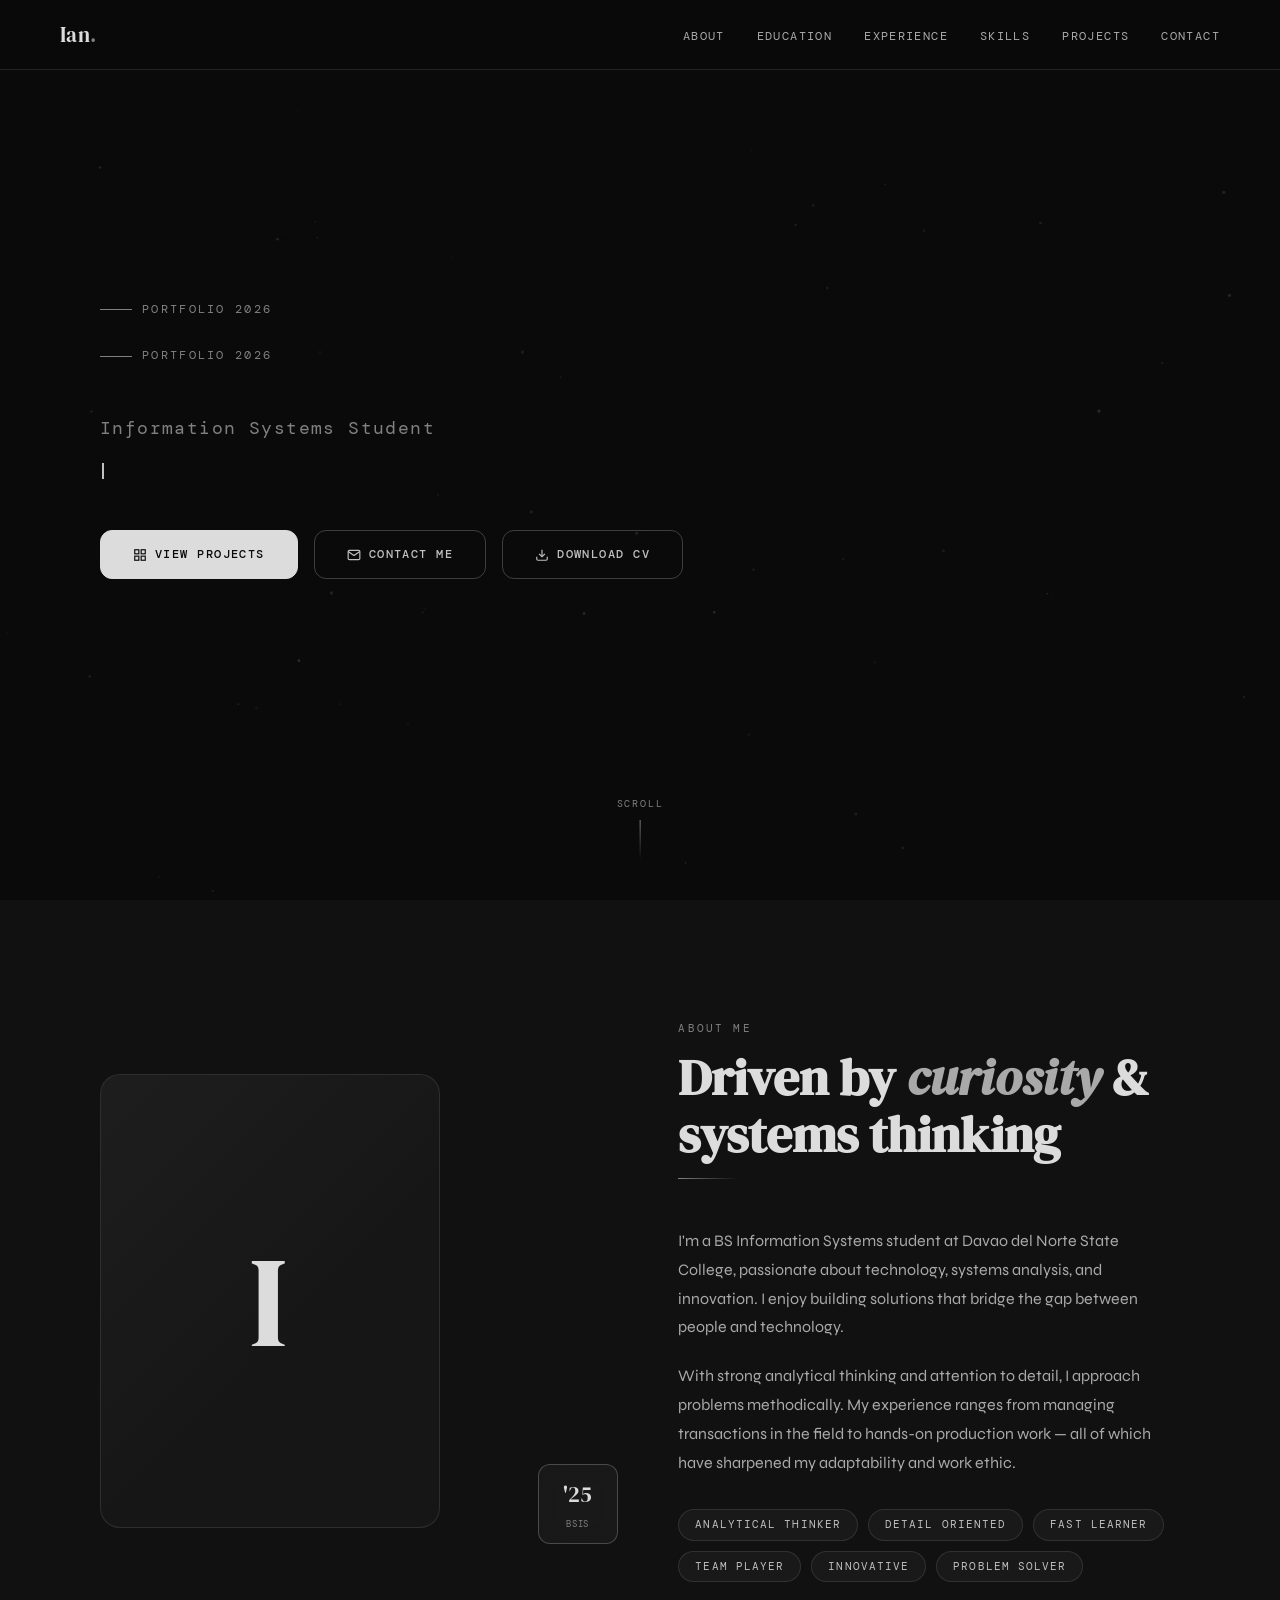
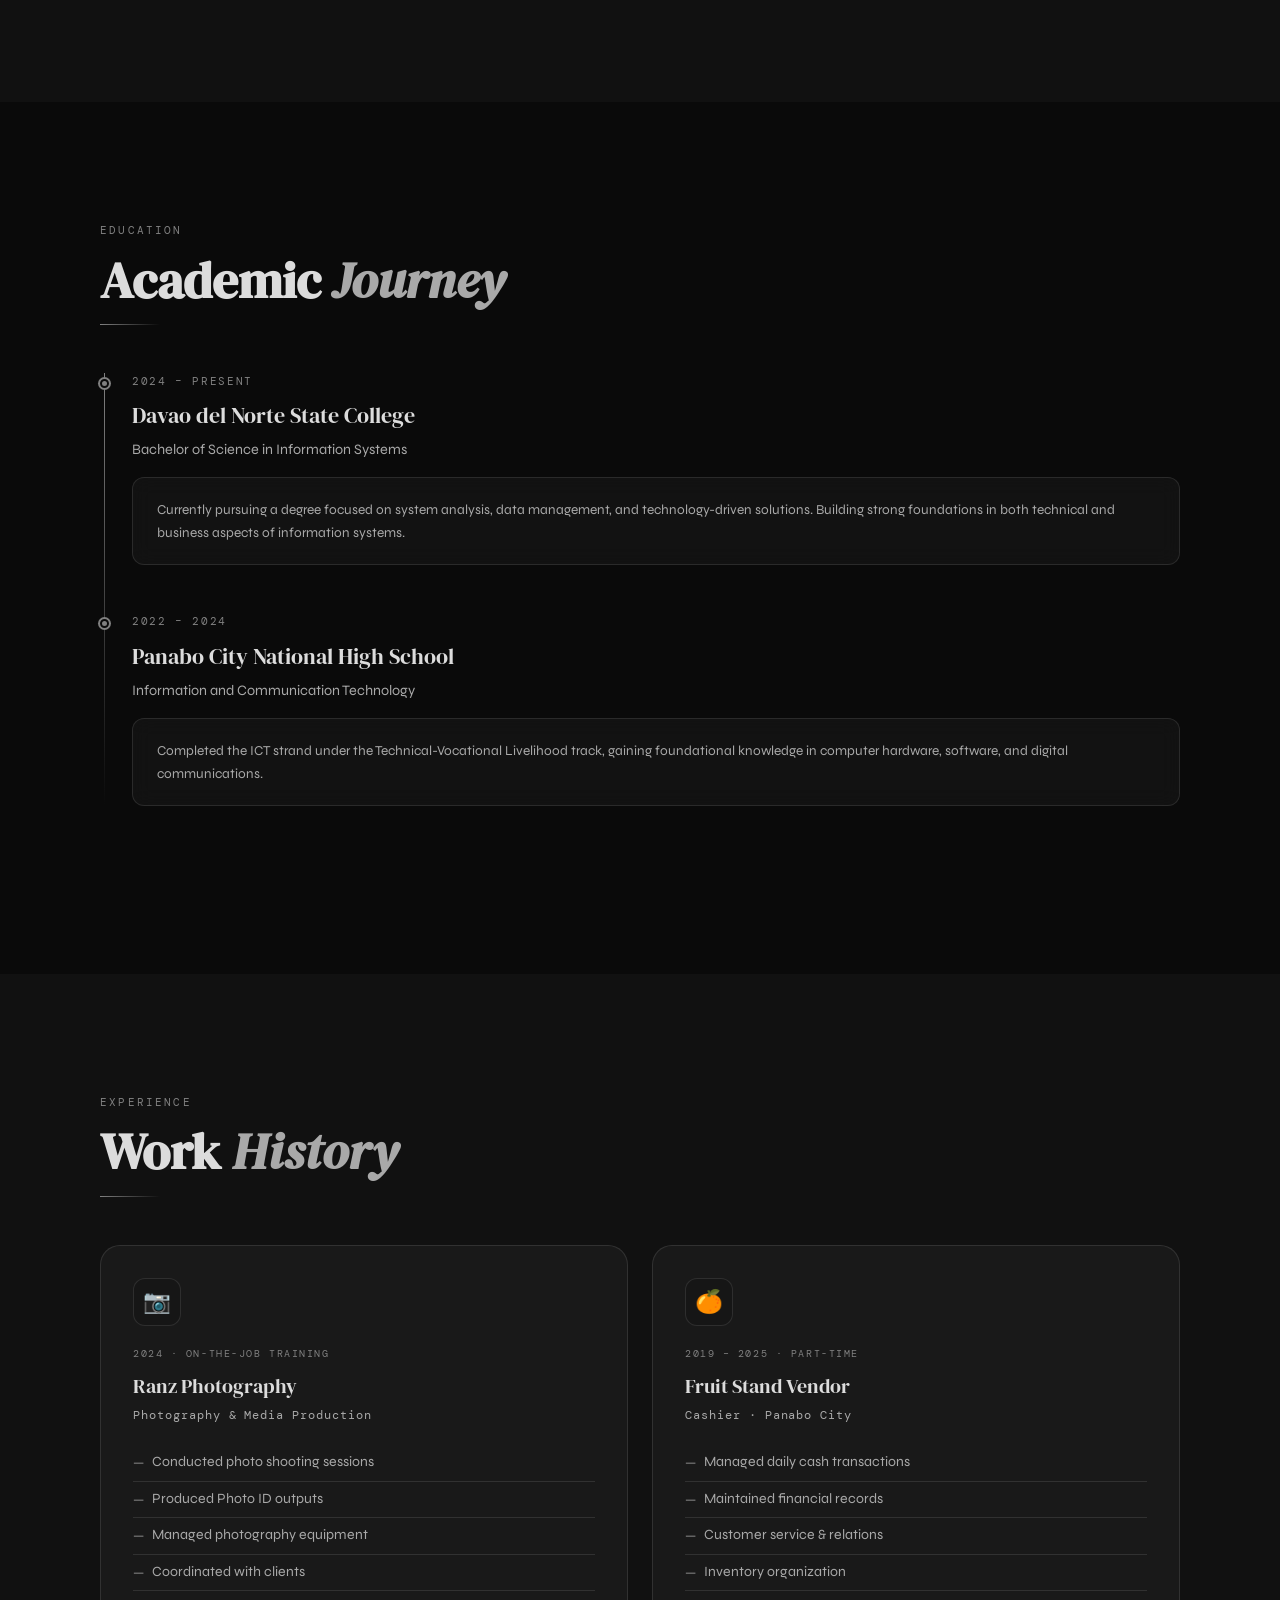
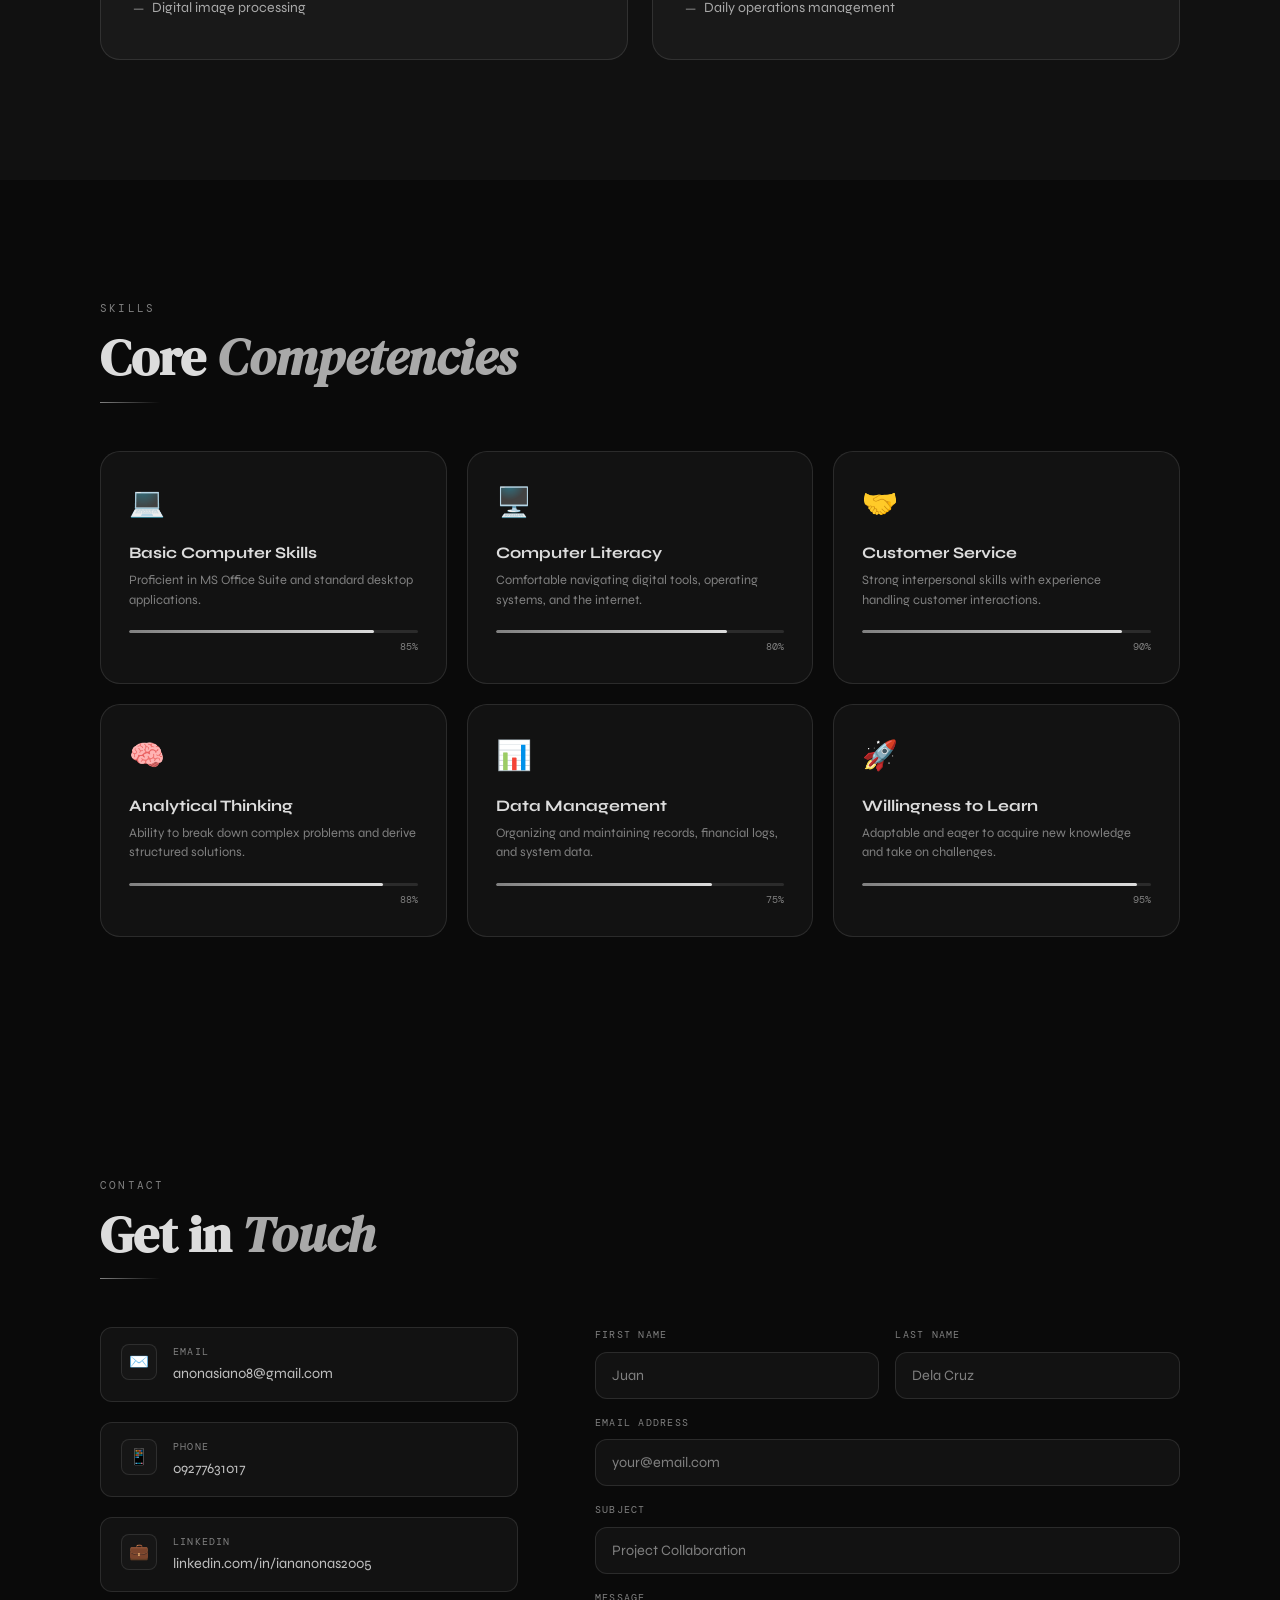
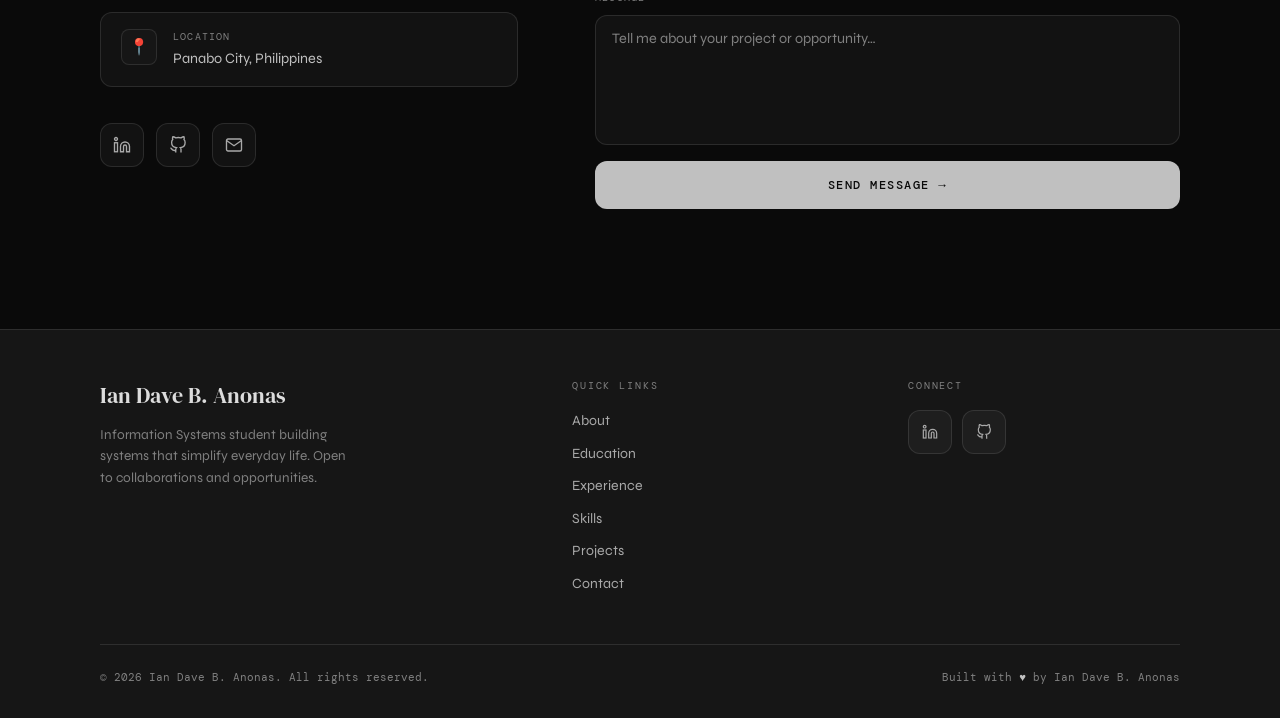
==== commit 33ca0ad1: "Update portfolio year from 2025 to 2026" ====
--- a/index.html
+++ b/index.html
@@ -999,8 +999,8 @@
 
 <!-- ===== HERO ===== -->
 <section id="hero">
-  <div class="hero-eyebrow">Portfolio 2025</div>
-  <h1 class="hero-name">Ian Dave<br><span class="last">B. Anonas</span></h1>
+  <div class="hero-eyebrow">Portfolio 2026</div>
+    <div class="hero-eyebrow">Portfolio 2026</div>
   <p class="hero-subtitle">Information Systems Student</p>
   <div class="hero-typing-wrap">
     <span id="typing-text"></span><span class="cursor"></span>
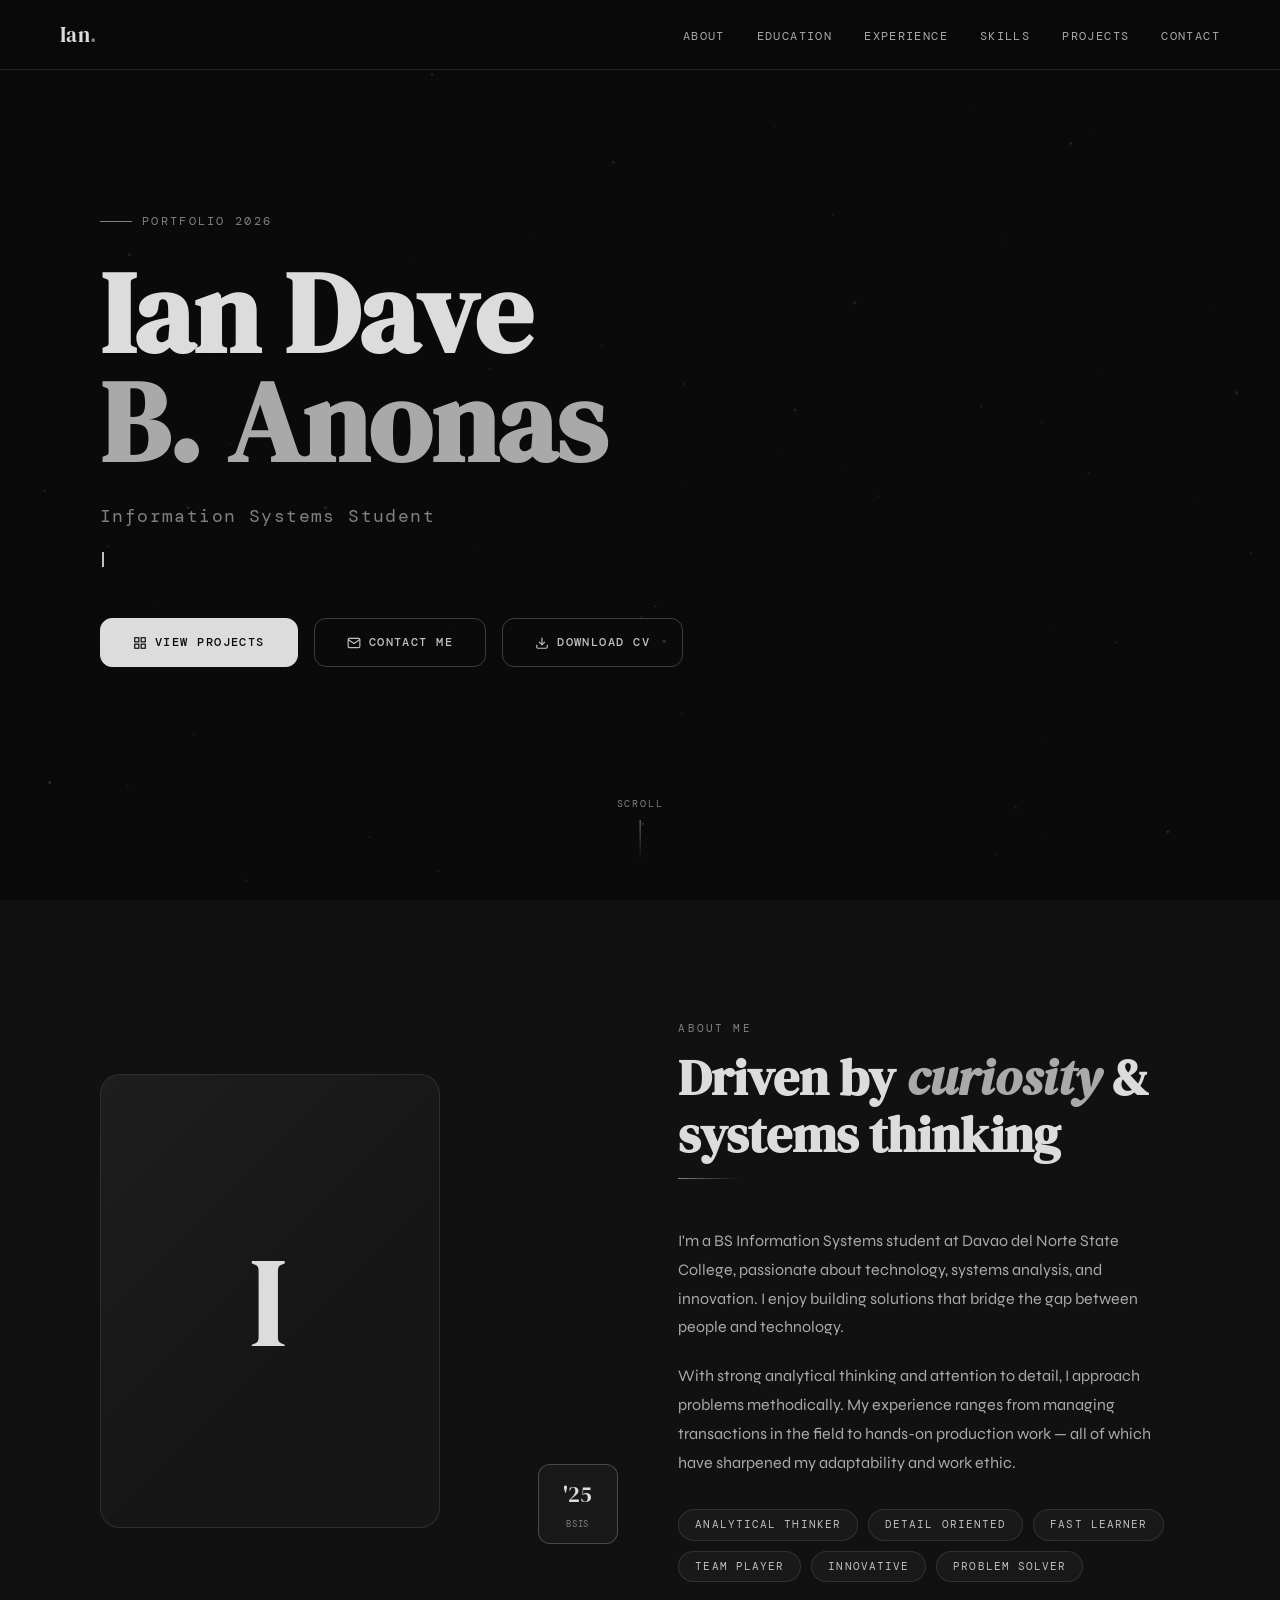
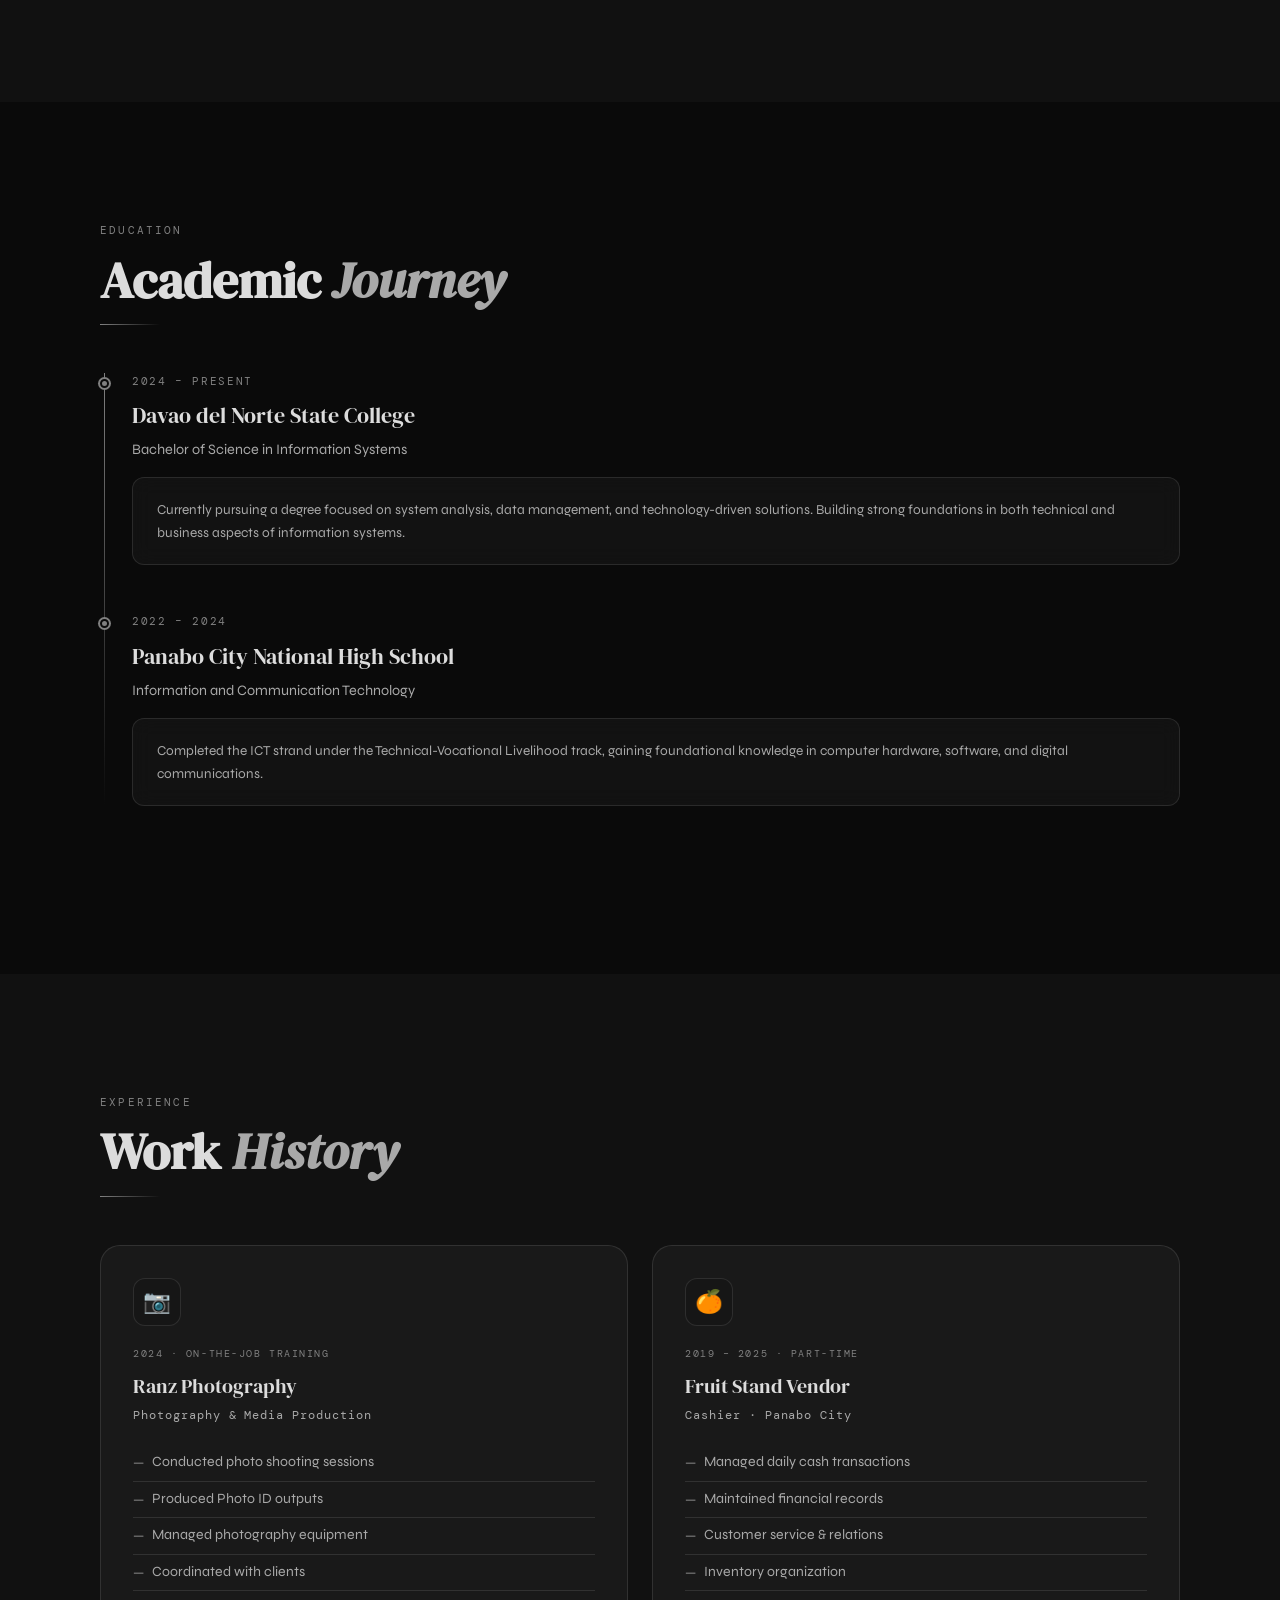
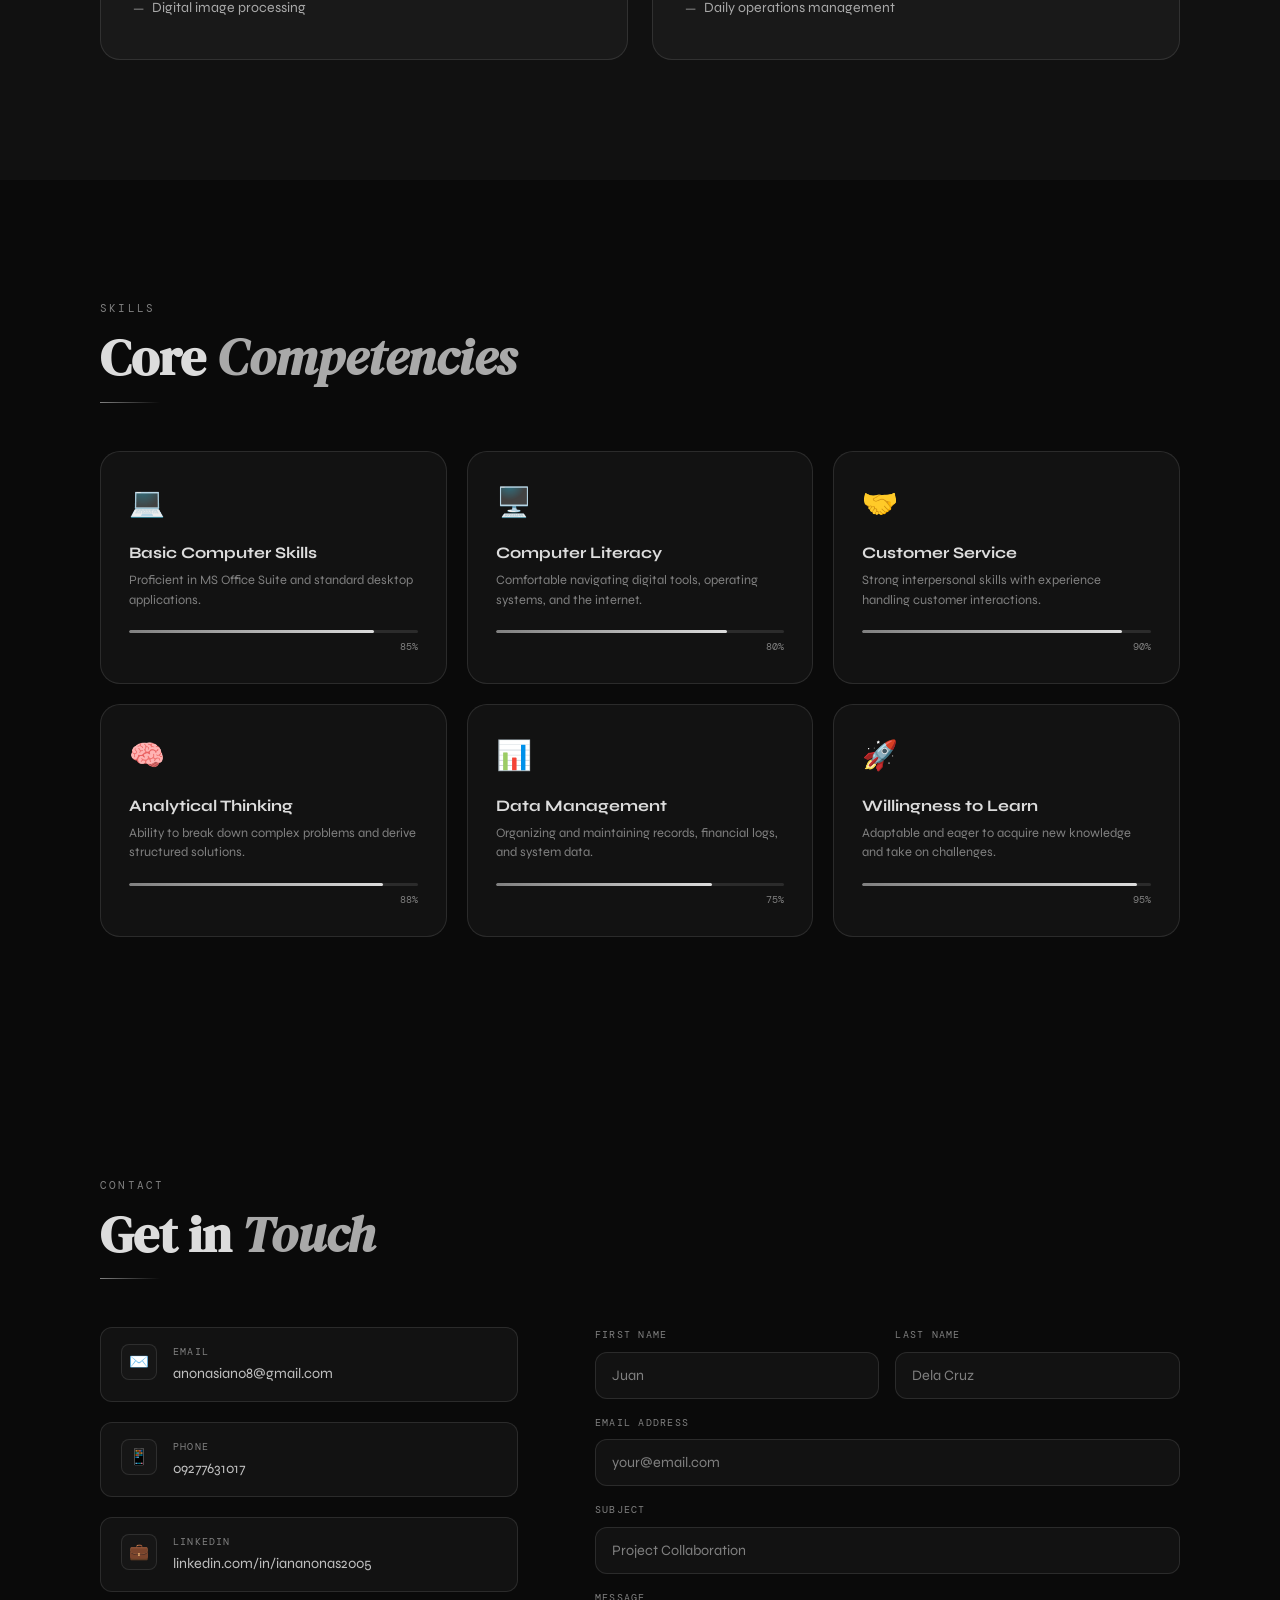
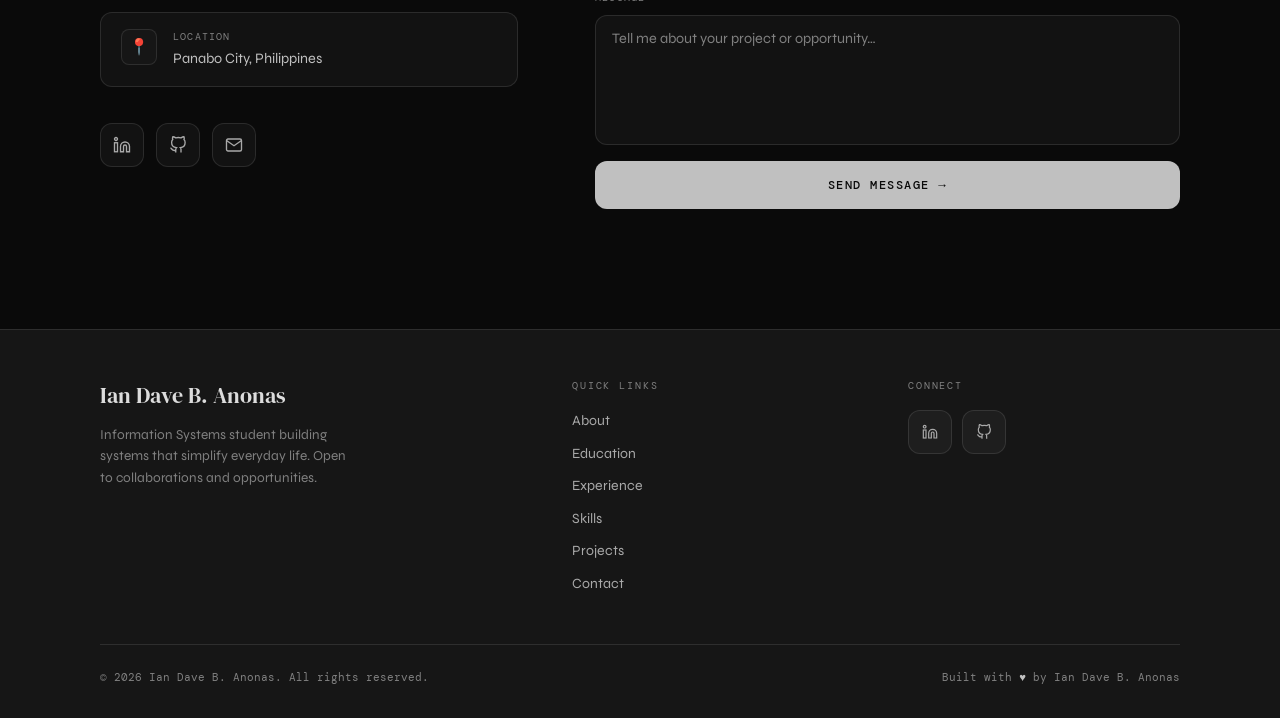
==== commit 57856be9: "Update hero section with new name and subtitle" ====
--- a/index.html
+++ b/index.html
@@ -1000,7 +1000,7 @@
 <!-- ===== HERO ===== -->
 <section id="hero">
   <div class="hero-eyebrow">Portfolio 2026</div>
-    <div class="hero-eyebrow">Portfolio 2026</div>
+  <h1 class="hero-name">Ian Dave<br><span class="last">B. Anonas</span></h1>
   <p class="hero-subtitle">Information Systems Student</p>
   <div class="hero-typing-wrap">
     <span id="typing-text"></span><span class="cursor"></span>
